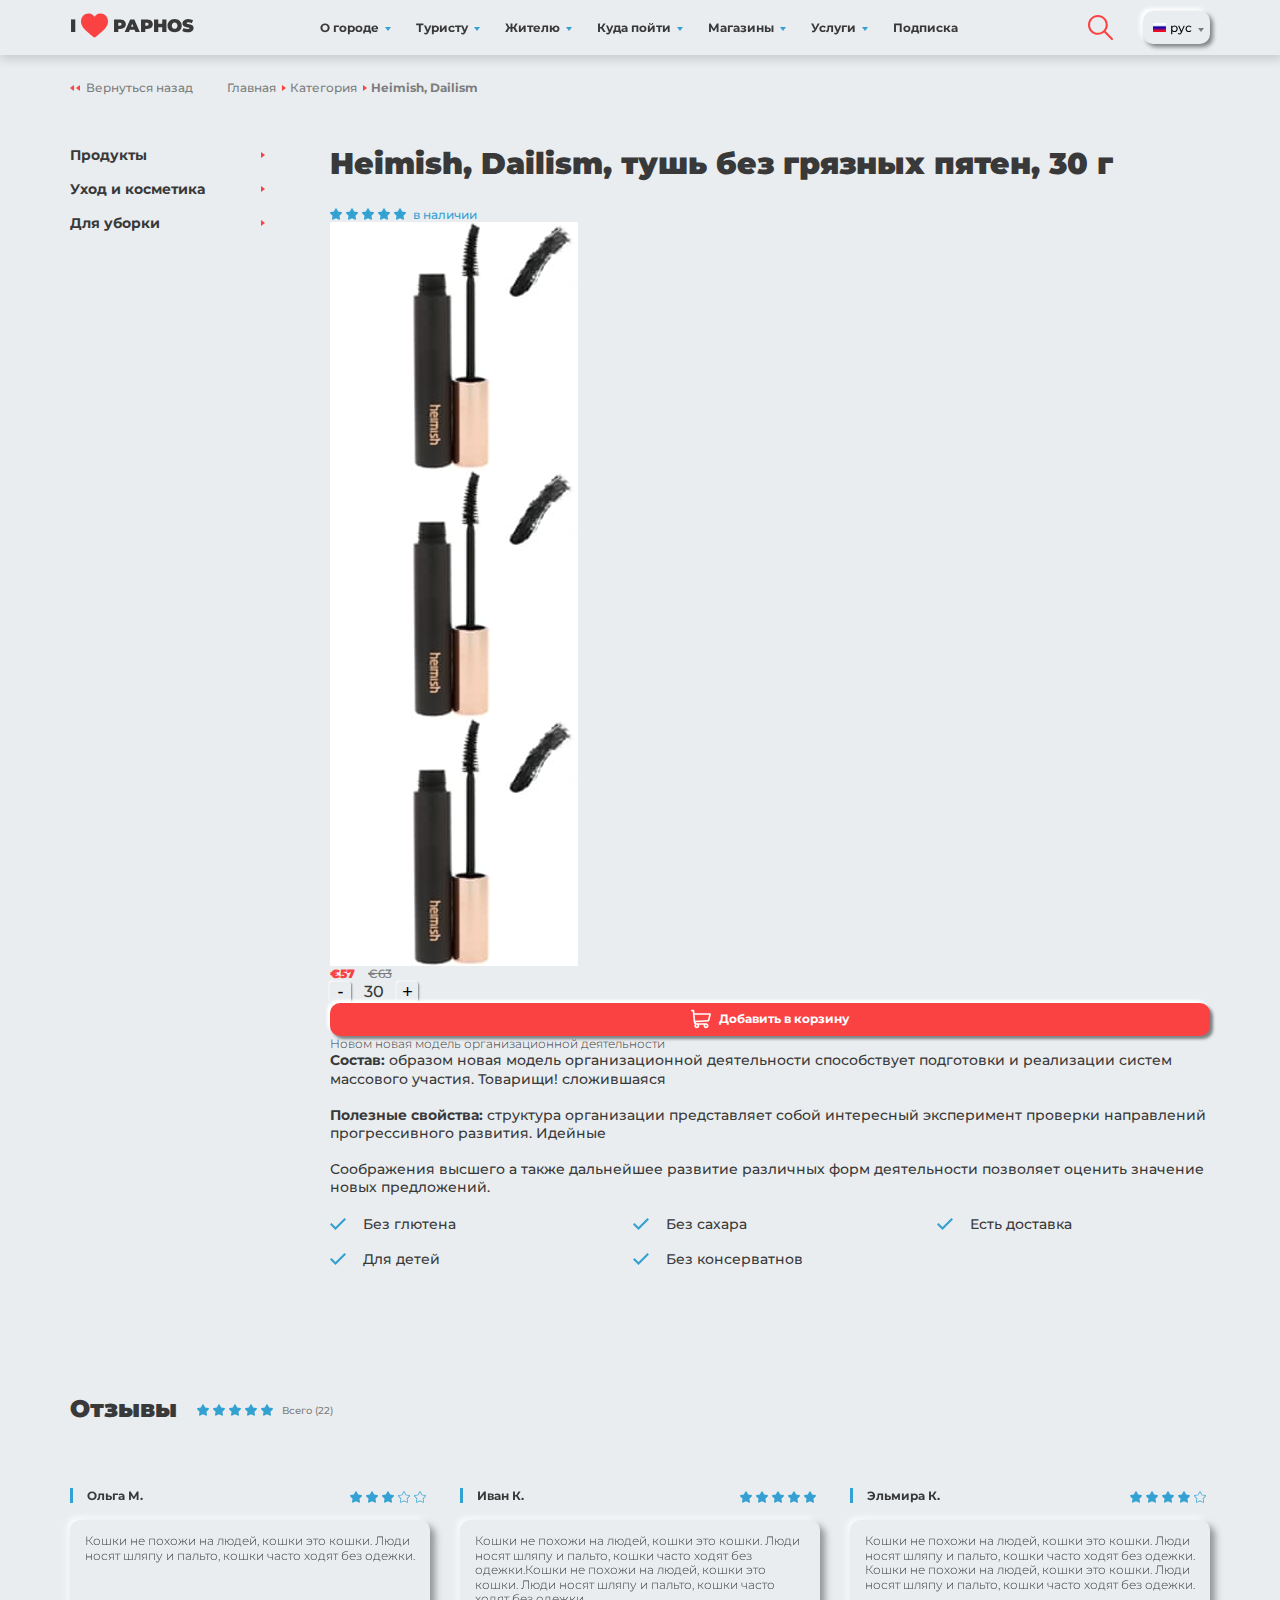
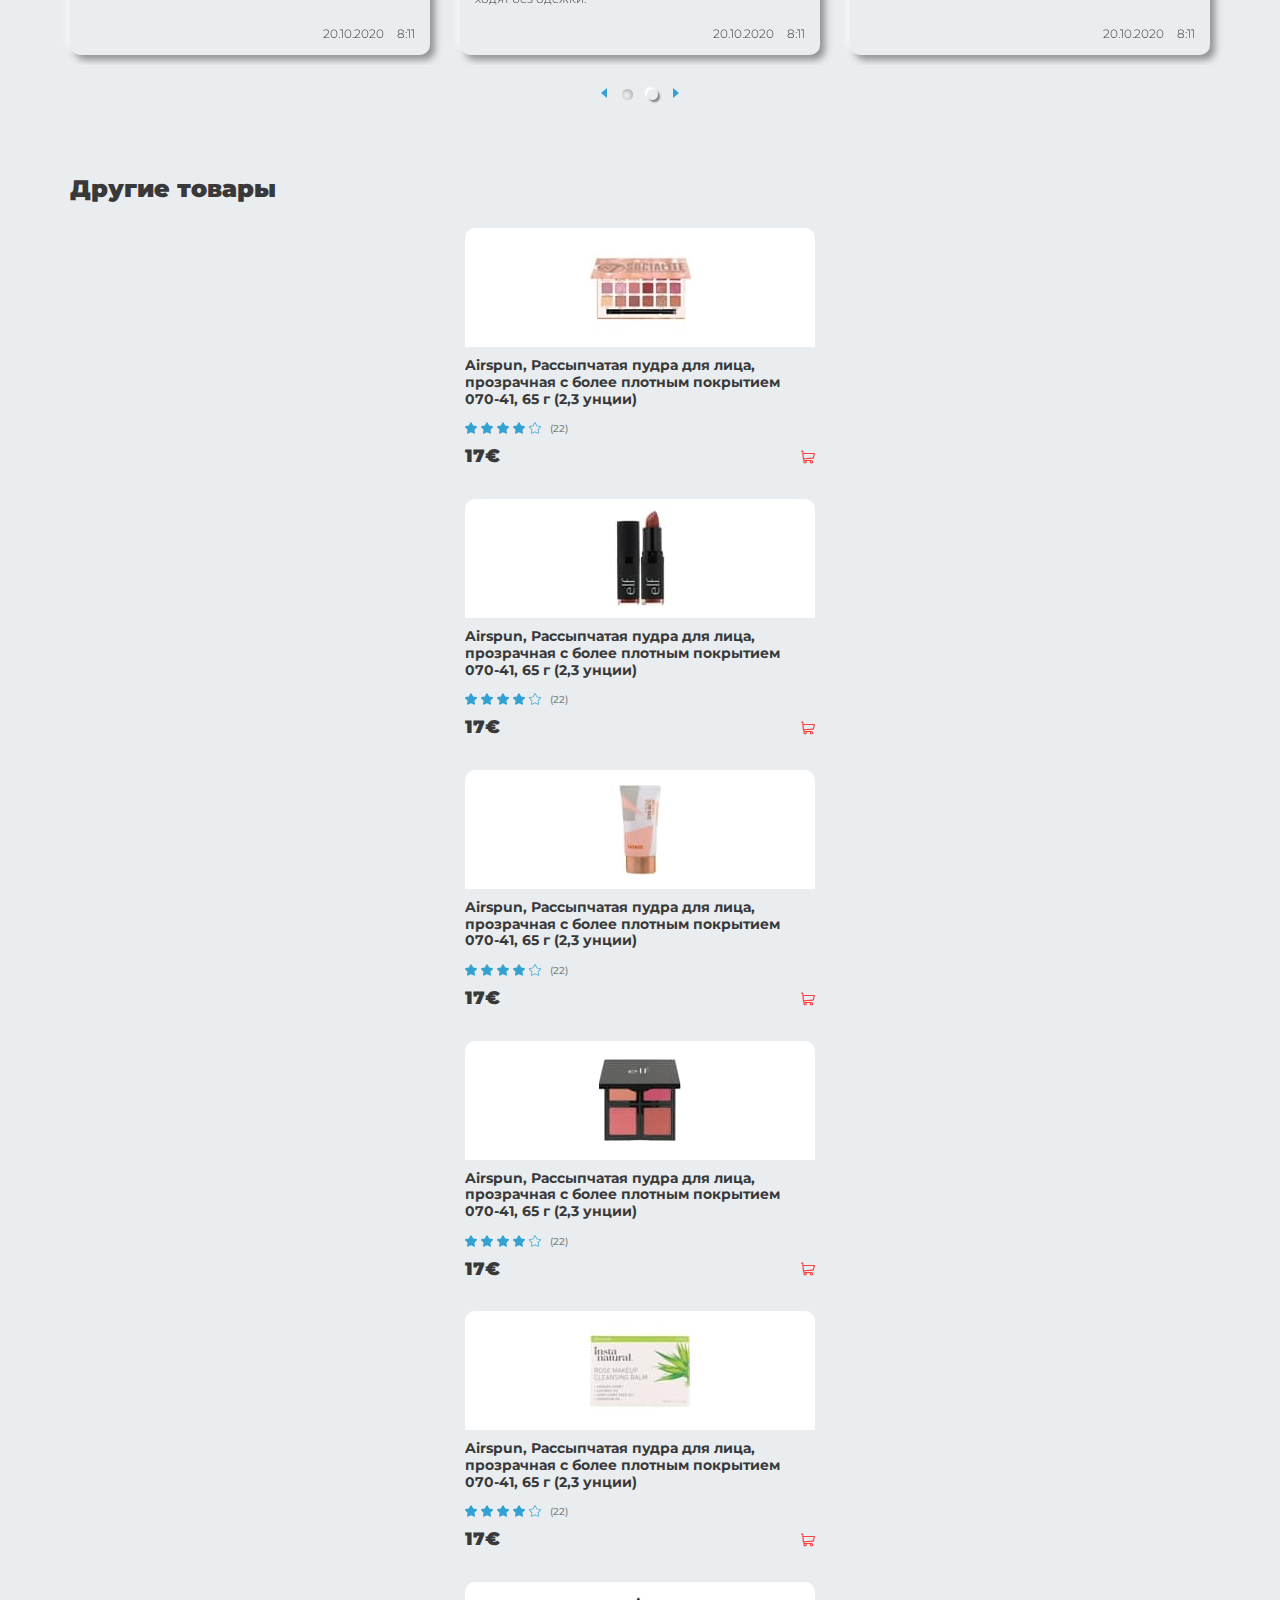
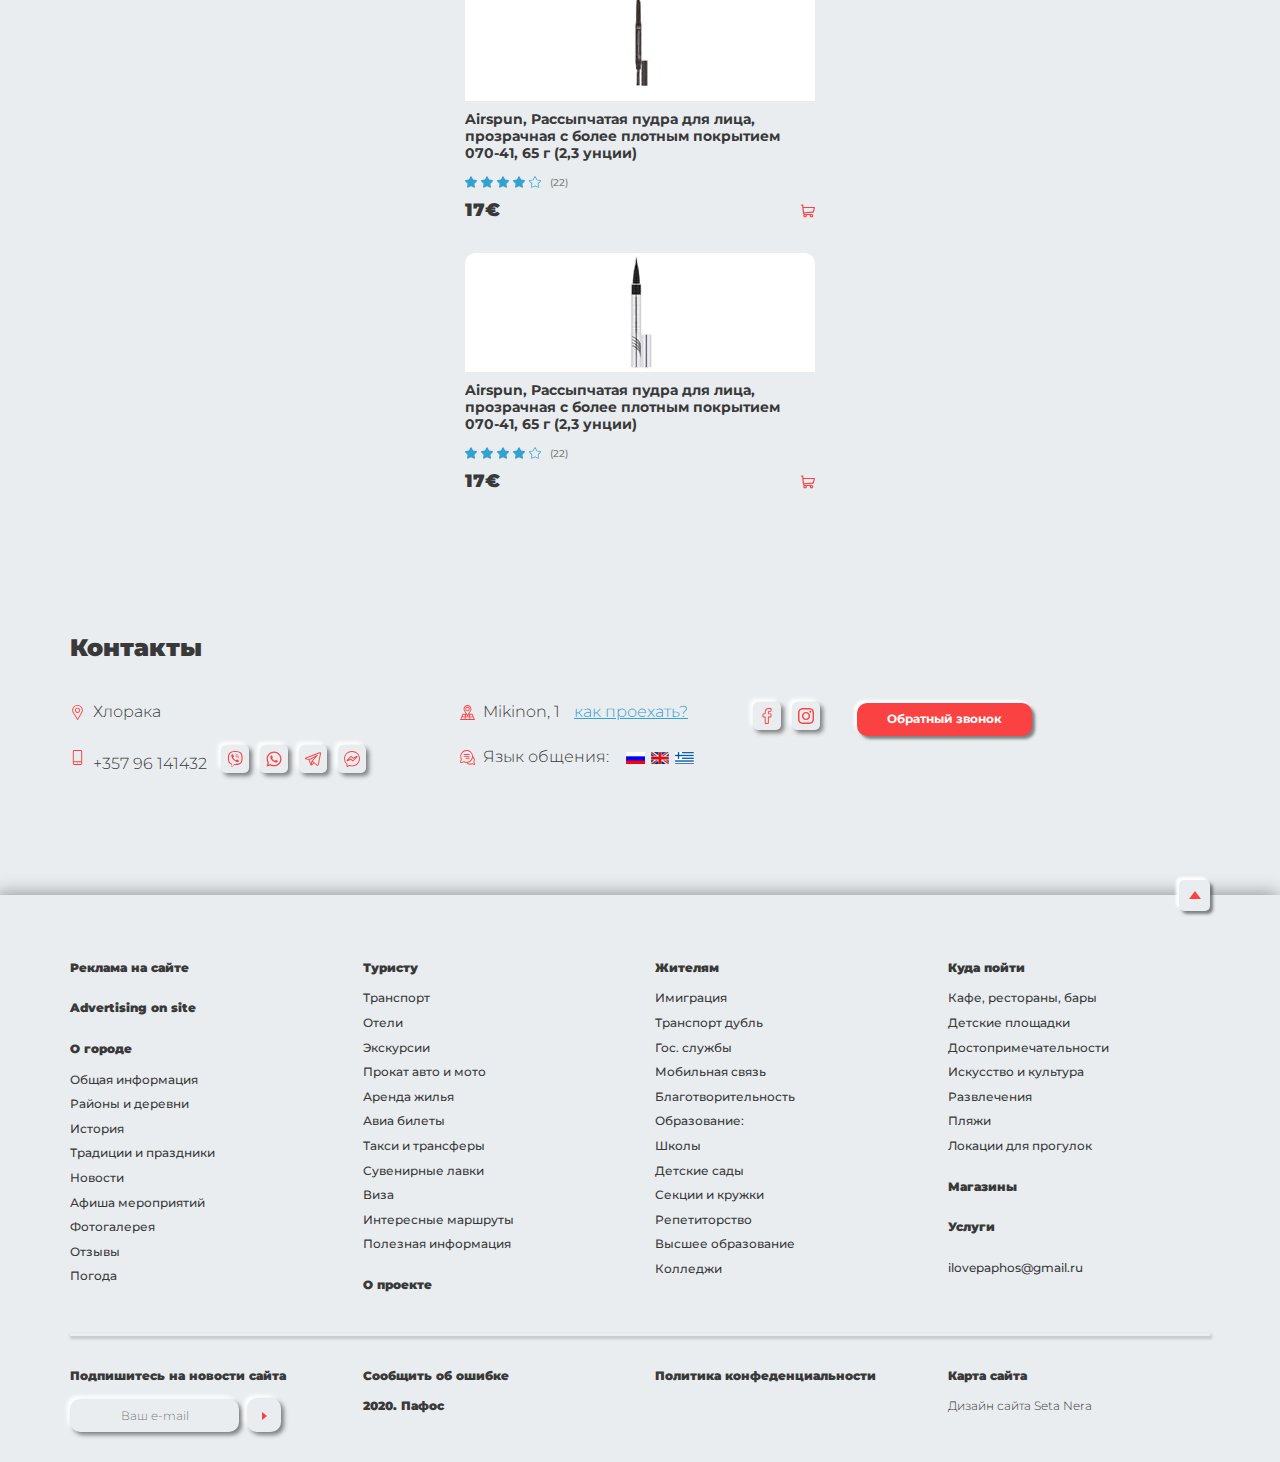
==== card.html @ 78685643 "Add files via upload" ====
<!DOCTYPE html>
<html lang="ru">
<head>
	<meta http-equiv="Content-Type" content="text/html; charset=utf-8" />
	<meta name="format-detection" content="telephone=no">
	<meta name="viewport" content="width=device-width, initial-scale=1, user-scalable=no, maximum-scale=1">
	<link rel="icon" type="image/png" href="img/favicon.png" />
	<title> - Главная</title>
	<link rel="stylesheet" type="text/css" href="css/style.css" />
	<link rel="stylesheet" type="text/css" href="css/slick.css" />
	
	<link href="https://fonts.googleapis.com/css2?family=Montserrat:ital,wght@0,300;0,400;0,500;0,600;0,700;0,800;0,900;1,300;1,400;1,500;1,600;1,700;1,800;1,900&display=swap" rel="stylesheet">
</head>
<body class="loaded">


<!-- BEGIN BODY -->
<div class="main-wrapper" id="up">

	<!-- BEGIN HEADER -->
	<header class="header">
		<div class="container ">
			<a href="#" class="mm-toggle burger header__burger">
				<div class="burger__icon"></div>
			</a>
			<a href="#" class="header__logo logo">
				<span class="logo__text">I<svg class="icon icon-heart"><use xlink:href="img/sprite.svg#heart"></use></svg>PAPHOS</span>
			</a>
	
			<ul class="main-menu">
				<li class="main-menu__item mm-item">
					<a href="#" class="main-menu__link">О городе</a>
					<ul class="mm-menu">
						<li><a href="#">Транспорт</a></li>
						<li><a href="#">Отели</a></li>
						<li><a href="#">Интересные маршруты</a></li>
						<li><a href="#">Прокат авто и мото</a></li>
					</ul>
				</li>
				<li class="main-menu__item mm-item">
					<a href="#" class="main-menu__link">Туристу</a>
					<ul class="mm-menu">
						<li><a href="#">Транспорт</a></li>
						<li><a href="#">Отели</a></li>
						<li><a href="#">Интересные маршруты</a></li>
						<li><a href="#">Прокат авто и мото</a></li>
					</ul>
				</li>
				<li class="main-menu__item mm-item">
					<a href="#" class="main-menu__link">Жителю</a>
					<ul class="mm-menu">
						<li><a href="#">Транспорт</a></li>
						<li><a href="#">Отели</a></li>
						<li><a href="#">Интересные маршруты</a></li>
						<li><a href="#">Прокат авто и мото</a></li>
					</ul>
				</li>
				<li class="main-menu__item mm-item">
					<a href="#" class="main-menu__link">Куда пойти</a>
					<ul class="mm-menu">
						<li><a href="#">Транспорт</a></li>
						<li><a href="#">Отели</a></li>
						<li><a href="#">Интересные маршруты</a></li>
						<li><a href="#">Прокат авто и мото</a></li>
					</ul>
				</li>
				<li class="main-menu__item mm-item">
					<a href="#" class="main-menu__link">Магазины</a>
					<ul class="mm-menu">
						<li><a href="#">Транспорт</a></li>
						<li><a href="#">Отели</a></li>
						<li><a href="#">Интересные маршруты</a></li>
						<li><a href="#">Прокат авто и мото</a></li>
					</ul>
				</li>
				<li class="main-menu__item mm-item">
					<a href="#" class="main-menu__link">Услуги</a>
					<ul class="mm-menu">
						<li><a href="#">Транспорт</a></li>
						<li><a href="#">Отели</a></li>
						<li><a href="#">Интересные маршруты</a></li>
						<li><a href="#">Прокат авто и мото</a></li>
					</ul>
				</li>
				<li class="main-menu__item "><a href="#" class="main-menu__link">Подписка</a></li>
			</ul>
	
			<div class="search-int">
				<button type="button" class="search-button open-search"><svg class="icon icon-loupe"><use xlink:href="img/sprite.svg#loupe"></use></svg></button>
				<div class="search-int__block">
					<input type="text" placeholder="Поиск" class="search-int__input">
				</div>
			</div>
	
			<div class="lang">
				<button class="lang__button">
					<img src="img/rus.jpg" alt="">
					<span>рус</span>
				</button>
				<ul class="lang__list" style="display: none;">
					<li><a href="#"><img src="img/rus.jpg" alt=""> <span>рус</span></a></li>
					<li><a href="#"><img src="img/ua.jpg" alt=""> <span>укр</span></a></li>
				</ul>
			</div>
			
		</div>
		
		<div class="mobile-navbar ">
			<div class="mobile-navbar__container">
				<div class="mobile-navbar__header">
					<div class="mobile-navbar__close mm-toggle"></div>
				</div>
				<div class="mobile-navbar__main">
					<ul class="mobile-menu">
						<li class="mobile-menu__item">
							<a href="#" class="mobile-menu__link">Главная</a>
						</li>
						<li class="mobile-menu__item">
							<a href="#" class="mobile-menu__link">О магазине</a>
						</li>
						<li class="mobile-menu__item">
							<a href="#" class="mobile-menu__link">Контакты</a>
						</li>
						<li class="mobile-menu__item mm-item">
							<a href="#" class="mobile-menu__link">О городе</a>
							<ul class="mm-menu">
								<li><a href="#">Транспорт</a></li>
								<li><a href="#">Отели</a></li>
								<li><a href="#">Интересные маршруты</a></li>
								<li><a href="#">Прокат авто и мото</a></li>
							</ul>
						</li>
						<li class="mobile-menu__item mm-item">
							<a href="#" class="mobile-menu__link">Туристу</a>
							<ul class="mm-menu">
								<li><a href="#">Транспорт</a></li>
								<li><a href="#">Отели</a></li>
								<li><a href="#">Интересные маршруты</a></li>
								<li><a href="#">Прокат авто и мото</a></li>
							</ul>
						</li>
						<li class="mobile-menu__item mm-item">
							<a href="#" class="mobile-menu__link">Жителю</a>
							<ul class="mm-menu">
								<li><a href="#">Транспорт</a></li>
								<li><a href="#">Отели</a></li>
								<li><a href="#">Интересные маршруты</a></li>
								<li><a href="#">Прокат авто и мото</a></li>
							</ul>
						</li>
						<li class="mobile-menu__item mm-item">
							<a href="#" class="mobile-menu__link">Куда пойти</a>
							<ul class="mm-menu">
								<li><a href="#">Транспорт</a></li>
								<li><a href="#">Отели</a></li>
								<li><a href="#">Интересные маршруты</a></li>
								<li><a href="#">Прокат авто и мото</a></li>
							</ul>
						</li>
						<li class="mobile-menu__item mm-item">
							<a href="#" class="mobile-menu__link">Магазины</a>
							<ul class="mm-menu">
								<li><a href="#">Транспорт</a></li>
								<li><a href="#">Отели</a></li>
								<li><a href="#">Интересные маршруты</a></li>
								<li><a href="#">Прокат авто и мото</a></li>
							</ul>
						</li>
						<li class="mobile-menu__item mm-item">
							<a href="#" class="mobile-menu__link">Услуги</a>
							<ul class="mm-menu">
								<li><a href="#">Транспорт</a></li>
								<li><a href="#">Отели</a></li>
								<li><a href="#">Интересные маршруты</a></li>
								<li><a href="#">Прокат авто и мото</a></li>
							</ul>
						</li>
					</ul>
				</div>
				<!-- <div class="mobile-navbar__footer">
					<div class="phone">
						<a href="tel:30009990022" class="phone__link">+3 (000) 999-00-22</a>
					</div>
					<div class="social">
						<a href="#" class="social__btn"><svg class="icon icon-viber"><use xlink:href="img/sprite.svg#viber"></use></svg></a>
						<a href="#" class="social__btn"><svg class="icon icon-whatsapp"><use xlink:href="img/sprite.svg#whatsapp"></use></svg></a>
						<a href="#" class="social__btn"><svg class="icon icon-telegram"><use xlink:href="img/sprite.svg#telegram"></use></svg></a>
					</div>
				</div> -->
			</div>
			<div class="mobile-navbar__overlay mm-toggle"></div>
		</div>
	</header>
	
	
	<div class="fix-menu">
		<div class="container">
			<div class="fix-menu__button">
				<a href="#" class="btn-g open-nav"><svg class="icon icon--l icon--info icon-grid"><use xlink:href="img/sprite.svg#grid"></use></svg>Каталог</a>
				<a href="#" class="btn-g btn-g--icon open-filter"><svg class="icon icon--info icon-filter"><use xlink:href="img/sprite.svg#filter"></use></svg></a>
			</div>
	
			<div class="fix-nav">
				<ul class="ct-menu">
					<li class="ct-menu__item ct-item">
						<a href="#" class="ct-menu__link">Мастера по ремонту</a>
						<ul>
							<li><a href="#">Мыло</a></li>
							<li><a href="#">Средства для волос</a></li>
						</ul>
					</li>
					<li class="ct-menu__item ct-item">
						<a href="#" class="ct-menu__link">Мастера красоты</a>
						<ul >
							<li><a href="#">Косметолог</a></li>
							<li><a href="#">Татуаж</a></li>
							<li><a href="#">Тату</a></li>
							<li><a href="#">Эпиляция</a></li>
							<li><a href="#">Стилист</a></li>
							<li><a href="#">Массажист</a></li>
							<li><a href="#">Парикхмахер</a></li>
							<li class="is-active"><a href="#">Маникюр, педикюр</a></li>
							<li><a href="#">Визажист</a></li>
							<li><a href="#">Брови</a></li>
							<li><a href="#">Ресницы</a></li>
						</ul>
					</li>
					<li class="ct-menu__item ct-item">
						<a href="#" class="ct-menu__link ">Медицина</a>
						<ul>
							<li><a href="#">Мыло</a></li>
							<li><a href="#">Средства для волос</a></li>
						</ul>
					</li>
					<li class="ct-menu__item ct-item">
						<a href="#" class="ct-menu__link ">Секции</a>
						<ul>
							<li><a href="#">Мыло</a></li>
							<li><a href="#">Средства для волос</a></li>
						</ul>
					</li>
					<li class="ct-menu__item ct-item">
						<a href="#" class="ct-menu__link ">Репетиторы, тренеры</a>
						<ul>
							<li><a href="#">Мыло</a></li>
							<li><a href="#">Средства для волос</a></li>
						</ul>
					</li>
					<li class="ct-menu__item ct-item">
						<a href="#" class="ct-menu__link ">Домашние услуги</a>
						<ul>
							<li><a href="#">Мыло</a></li>
							<li><a href="#">Средства для волос</a></li>
						</ul>
					</li>
					<li class="ct-menu__item">
						<a href="#" class="ct-menu__link ">Домашние животные</a>
					</li>
					<li class="ct-menu__item">
						<a href="#" class="ct-menu__link ">Транспорт</a>
					</li>
					<li class="ct-menu__item">
						<a href="#" class="ct-menu__link ">Артисты</a>
					</li>
					<li class="ct-menu__item ct-item">
						<a href="#" class="ct-menu__link ">Разные услуги</a>
						<ul>
							<li><a href="#">Наружная реклама, полиграфия</a></li>
							<li><a href="#">Жидкость для эл.сигарет, испарители</a></li>
						</ul>
					</li>
					<li class="ct-menu__item">
						<a href="#" class="ct-menu__link ">Мастера по установке оборудования</a>
					</li>
				</ul>
			</div>
			<div class="fix-filter">
				<div class="ct-filter">
					<div class="map-link-wrap">
						<a href="#" class="map-link">Посмотреть всех на карте</a>
					</div>
					<ul class="ct-filter-menu">
						<li class="ct-filter-item">
							<a href="#">По рейтингу</a>
							<ul>
								<li class="ct-filter-option"><a href="#">Сначала высокий</a></li>
								<li class="ct-filter-option"><a href="#">Сначала низкий</a></li>
							</ul>
						</li>
	
						<li class="ct-filter-item">
							<a href="#">По дате добавления</a>
							<ul>
								<li class="ct-filter-option"><a href="#">Сначала дешевые</a></li>
								<li class="ct-filter-option"><a href="#">Сначала дорогие</a></li>
							</ul>
						</li>
						<li class="ct-filter-item">
							<a href="#">Выбрать язык специалиста</a>
							<ul>
								<li class="ct-filter-option"><a href="#">Сначала высокий</a></li>
								<li class="ct-filter-option"><a href="#">Сначала низкий</a></li>
							</ul>
						</li>
						<li class="ct-filter-item">
							<a href="#">Выбрать район</a>
							<ul>
								<li class="ct-filter-option"><a href="#">Сначала высокий</a></li>
								<li class="ct-filter-option"><a href="#">Сначала низкий</a></li>
							</ul>
						</li>
	
						<li>
							<label class="checkbox">
								<input type="checkbox">
								<span class="checkbox__text">Показывать только с отзывами</span>
								<span class="checkbox__figure"></span>
							</label>
							
						</li>
					</ul>
				</div>
			</div>
			
		</div>
	</div>
	<!-- HEADER EOF   -->

	<!-- BEGIN MAIN -->
	<main class="main">
		<div class="container">

			<div class="breadcrumbs hidden-sm">
				<a href="#" class="breadcrumbs__back">Вернуться назад</a>
				<ul class="breadcrumbs__list">
					<li><a href="#">Главная</a></li>
					<li><a href="#">Категория</a></li>
					<li><span>Heimish, Dailism</span></li>
				</ul>
			</div>

			<div class="ct-main">
				<!-- BEGIN SIDEBAR -->
				<div class="ct-sidebar hidden-sm">
					<ul class="ct-menu">
						<li class="ct-menu__item ct-item">
							<a href="#" class="ct-menu__link">Продукты</a>
							<ul>
								<li><a href="#">Мыло</a></li>
								<li><a href="#">Средства для волос</a></li>
							</ul>
						</li>
						<li class="ct-menu__item ct-item">
							<a href="#" class="ct-menu__link">Уход и косметика</a>
							<ul >
								
								<li><a href="#">Мыло</a></li>
								<li><a href="#">Средства для волос</a></li>
								<li class="is-active"><a href="#">Декоративная косметика</a></li>
								<li><a href="#">Уход за полостью рта</a></li>
								<li><a href="#">Личная гигиена</a></li>
								
							</ul>
						</li>
						<li class="ct-menu__item ct-item">
							<a href="#" class="ct-menu__link ct-item">Для уборки</a>
							<ul>
								<li><a href="#">Мыло</a></li>
								<li><a href="#">Средства для волос</a></li>
							</ul>
						</li>
					</ul>
				</div>
				<!-- SIDEBAR EOF   -->

				<!-- BEGIN CONTENT -->
				<div class="ct-content card-wrapper">
					<div class="card-wrapper__head">
						<h1 class="title">Heimish, Dailism, тушь без грязных пятен, 30 г</h1>
						<div class="title-inset nowrap">
							<div class="rating inline">
								<div class="rating__stars">
									<svg class="icon icon-signs-full"><use xlink:href="img/sprite.svg#signs-full"></use></svg>
									<svg class="icon icon-signs-full"><use xlink:href="img/sprite.svg#signs-full"></use></svg>
									<svg class="icon icon-signs-full"><use xlink:href="img/sprite.svg#signs-full"></use></svg>
									<svg class="icon icon-signs-full"><use xlink:href="img/sprite.svg#signs-full"></use></svg>
									<svg class="icon icon-signs-full"><use xlink:href="img/sprite.svg#signs-full"></use></svg>
								</div>
							</div>
							<div class="aviable inline">в наличии</div>
						</div>
					</div>
					<div class="card-wrap">
						<div class="card-gallery-wrap">
							<div class="card-gallery-content">
								<div class="card-gallery">
									<div>
										<img src="img/card-img22.jpg" alt="">
									</div>
									<div>
										<img src="img/card-img22.jpg" alt="">
									</div>
									<div>
										<img src="img/card-img22.jpg" alt="">
									</div>
								</div>
							</div>
							<div class="slick-nav slick-nav--blue">
								<div class="slick-nav__wrap card-gallery-nav "></div>
							</div>
						</div>
						<div class="card-info">
							<div class="card-info__price">
								<span class="price-value price-value--sale">€57</span>
								<span class="price-old">€63</span>
							</div>

							<div class="card-info__counter counter counter--lg">
								<button class="counter__btn counter__btn--minus js-minus" type="button">-</button>
								<span class="counter__input">30</span>
								<button class="counter__btn counter__btn--plus js-plus" type="button">+</button>
							</div>

							<div class="card-info__button">
								<a href="#" class="btn btn--block"><svg class="icon icon--l icon-buy"><use xlink:href="img/sprite.svg#buy"></use></svg>Добавить в корзину</a>
							</div>

							<div class="card-info__text">
								Новом новая модель организационной деятельности  
							</div>
						</div>
					</div>
					<div class="card-wrapper__body">
						<div class="article">
							<p><strong>Состав:</strong> образом новая модель организационной деятельности способствует подготовки и реализации систем массового участия. Товарищи! сложившаяся </p>

							<p><strong>Полезные свойства:</strong> структура организации представляет собой интересный эксперимент проверки направлений прогрессивного развития. Идейные </p>

							<p>Соображения высшего а также дальнейшее развитие различных форм деятельности позволяет оценить значение новых предложений.</p>

							<ul class="check-list row">
								<li class="col-xl-4 col-sm-6">
									<span class="check-list__icon">
										<svg class="icon icon-check"><use xlink:href="img/sprite.svg#check"></use></svg>
									</span>
									Без глютена
								</li>
								<li class="col-xl-4 col-sm-6">
									<span class="check-list__icon">
										<svg class="icon icon-check"><use xlink:href="img/sprite.svg#check"></use></svg>
									</span>
									Без сахара
								</li>
								<li class="col-xl-4 col-sm-6">
									<span class="check-list__icon">
										<svg class="icon icon-check"><use xlink:href="img/sprite.svg#check"></use></svg>
									</span>
									Есть доставка
								</li>
								<li class="col-xl-4 col-sm-6">
									<span class="check-list__icon">
										<svg class="icon icon-check"><use xlink:href="img/sprite.svg#check"></use></svg>
									</span>
									Для детей
								</li>
								<li class="col-xl-4 col-sm-6">
									<span class="check-list__icon">
										<svg class="icon icon-check"><use xlink:href="img/sprite.svg#check"></use></svg>
									</span>
									Без консерватнов
								</li>
							</ul>
							
						</div>
					</div>
				</div>
				<!-- CONTENT EOF   -->
			</div>

			<!-- BEGIN REVIEWS SLIDER -->
			<div class="section">
				<div class="section__head d-flex align-items-start">
					<h2>Отзывы</h2>
					<div class="rating">
						<div class="rating__stars">
							<svg class="icon icon-signs-full"><use xlink:href="img/sprite.svg#signs-full"></use></svg>
							<svg class="icon icon-signs-full"><use xlink:href="img/sprite.svg#signs-full"></use></svg>
							<svg class="icon icon-signs-full"><use xlink:href="img/sprite.svg#signs-full"></use></svg>
							<svg class="icon icon-signs-full"><use xlink:href="img/sprite.svg#signs-full"></use></svg>
							<svg class="icon icon-signs-full"><use xlink:href="img/sprite.svg#signs-full"></use></svg>
						</div>
						<div class="rating__value">Всего (22)</div>
					</div>
				</div>

				<div class="reviews-slider">
					<div class="reviews-slider__item">
						<div class="reviews-inner">
							<div class="reviews-inner__top">
								<div class="reviews-inner__name">Ольга М.</div>
								<div class="rating">
									<div class="rating__stars">
										<svg class="icon icon-signs-full"><use xlink:href="img/sprite.svg#signs-full"></use></svg>
										<svg class="icon icon-signs-full"><use xlink:href="img/sprite.svg#signs-full"></use></svg>
										<svg class="icon icon-signs-full"><use xlink:href="img/sprite.svg#signs-full"></use></svg>
										<svg class="icon icon-signs"><use xlink:href="img/sprite.svg#signs"></use></svg>
										<svg class="icon icon-signs"><use xlink:href="img/sprite.svg#signs"></use></svg>
									</div>
									
								</div>
							</div>
							<div class="reviews-inner__body">
								<div class="reviews-inner__text">Кошки не похожи на людей, кошки это кошки. Люди носят шляпу и пальто, кошки часто ходят без одежки.</div>
								<div class="reviews-inner__date">20.10.2020 <span class="time">8:11</span></div>
							</div>
						</div>
					</div>
					<div class="reviews-slider__item">
						<div class="reviews-inner">
							<div class="reviews-inner__top">
								<div class="reviews-inner__name">Иван К.</div>
								<div class="rating">
									<div class="rating__stars">
										<svg class="icon icon-signs-full"><use xlink:href="img/sprite.svg#signs-full"></use></svg>
										<svg class="icon icon-signs-full"><use xlink:href="img/sprite.svg#signs-full"></use></svg>
										<svg class="icon icon-signs-full"><use xlink:href="img/sprite.svg#signs-full"></use></svg>
										<svg class="icon icon-signs-full"><use xlink:href="img/sprite.svg#signs-full"></use></svg>
										<svg class="icon icon-signs-full"><use xlink:href="img/sprite.svg#signs-full"></use></svg>
									</div>
									
								</div>
							</div>
							<div class="reviews-inner__body">
								<div class="reviews-inner__text">Кошки не похожи на людей, кошки это кошки. Люди носят шляпу и пальто, кошки часто ходят без одежки.Кошки не похожи на людей, кошки это кошки. Люди носят шляпу и пальто, кошки часто ходят без одежки. </div>
								<div class="reviews-inner__date">20.10.2020 <span class="time">8:11</span></div>
							</div>
						</div>
					</div>
					<div class="reviews-slider__item">
						<div class="reviews-inner">
							<div class="reviews-inner__top">
								<div class="reviews-inner__name">Эльмира К.</div>
								<div class="rating">
									<div class="rating__stars">
										<svg class="icon icon-signs-full"><use xlink:href="img/sprite.svg#signs-full"></use></svg>
										<svg class="icon icon-signs-full"><use xlink:href="img/sprite.svg#signs-full"></use></svg>
										<svg class="icon icon-signs-full"><use xlink:href="img/sprite.svg#signs-full"></use></svg>
										<svg class="icon icon-signs-full"><use xlink:href="img/sprite.svg#signs-full"></use></svg>
										<svg class="icon icon-signs"><use xlink:href="img/sprite.svg#signs"></use></svg>
									</div>
									
								</div>
							</div>
							<div class="reviews-inner__body">
								<div class="reviews-inner__text">Кошки не похожи на людей, кошки это кошки. Люди носят шляпу и пальто, кошки часто ходят без одежки. Кошки не похожи на людей, кошки это кошки. Люди носят шляпу и пальто, кошки часто ходят без одежки.</div>
								<div class="reviews-inner__date">20.10.2020 <span class="time">8:11</span></div>
							</div>
						</div>
					</div>
					<div class="reviews-slider__item">
						<div class="reviews-inner">
							<div class="reviews-inner__top">
								<div class="reviews-inner__name">Ольга М.</div>
								<div class="rating">
									<div class="rating__stars">
										<svg class="icon icon-signs-full"><use xlink:href="img/sprite.svg#signs-full"></use></svg>
										<svg class="icon icon-signs-full"><use xlink:href="img/sprite.svg#signs-full"></use></svg>
										<svg class="icon icon-signs-full"><use xlink:href="img/sprite.svg#signs-full"></use></svg>
										<svg class="icon icon-signs"><use xlink:href="img/sprite.svg#signs"></use></svg>
										<svg class="icon icon-signs"><use xlink:href="img/sprite.svg#signs"></use></svg>
									</div>
									
								</div>
							</div>
							<div class="reviews-inner__body">
								<div class="reviews-inner__text">Кошки не похожи на людей, кошки это кошки. Люди носят шляпу и пальто, кошки часто ходят без одежки.</div>
								<div class="reviews-inner__date">20.10.2020 <span class="time">8:11</span></div>
							</div>
						</div>
					</div>
					<div class="reviews-slider__item">
						<div class="reviews-inner">
							<div class="reviews-inner__top">
								<div class="reviews-inner__name">Ольга М.</div>
								<div class="rating">
									<div class="rating__stars">
										<svg class="icon icon-signs-full"><use xlink:href="img/sprite.svg#signs-full"></use></svg>
										<svg class="icon icon-signs-full"><use xlink:href="img/sprite.svg#signs-full"></use></svg>
										<svg class="icon icon-signs-full"><use xlink:href="img/sprite.svg#signs-full"></use></svg>
										<svg class="icon icon-signs"><use xlink:href="img/sprite.svg#signs"></use></svg>
										<svg class="icon icon-signs"><use xlink:href="img/sprite.svg#signs"></use></svg>
									</div>
									
								</div>
							</div>
							<div class="reviews-inner__body">
								<div class="reviews-inner__text">Кошки не похожи на людей, кошки это кошки. Люди носят шляпу и пальто, кошки часто ходят без одежки.</div>
								<div class="reviews-inner__date">20.10.2020 <span class="time">8:11</span></div>
							</div>
						</div>
					</div>
					<div class="reviews-slider__item">
						<div class="reviews-inner">
							<div class="reviews-inner__top">
								<div class="reviews-inner__name">Ольга М.</div>
								<div class="rating">
									<div class="rating__stars">
										<svg class="icon icon-signs-full"><use xlink:href="img/sprite.svg#signs-full"></use></svg>
										<svg class="icon icon-signs-full"><use xlink:href="img/sprite.svg#signs-full"></use></svg>
										<svg class="icon icon-signs-full"><use xlink:href="img/sprite.svg#signs-full"></use></svg>
										<svg class="icon icon-signs"><use xlink:href="img/sprite.svg#signs"></use></svg>
										<svg class="icon icon-signs"><use xlink:href="img/sprite.svg#signs"></use></svg>
									</div>
									
								</div>
							</div>
							<div class="reviews-inner__body">
								<div class="reviews-inner__text">Кошки не похожи на людей, кошки это кошки. Люди носят шляпу и пальто, кошки часто ходят без одежки.</div>
								<div class="reviews-inner__date">20.10.2020 <span class="time">8:11</span></div>
							</div>
						</div>
					</div>
					
				</div>
				<div class="slick-nav slick-nav--blue">
					<div class="slick-nav__wrap reviews-slider-nav "></div>
				</div>
			</div>
			<!-- REVIEWS SLIDER EOF   -->

			<!-- BEGIN CARD SLIDER -->
			<div class="section">
				<h2>Другие товары</h2>

				<div class="card-slider">
					<div class="card-slider__item">
						<div class="card">
							<div class="card__img">
								<a href="#">
									<img src="img/card-img-2.jpg" alt="">
									<div class="card__more">
										<svg class="icon icon-faq-button"><use xlink:href="img/sprite.svg#faq-button"></use></svg>Подробнее о товаре
									</div>
								</a>
							</div>
							<div class="card__body">
								<div class="card__title"><a href="#">Airspun, Рассыпчатая пудра для лица, прозрачная c более плотным покрытием 070-41, 65 г (2,3 унции)</a></div>

								<div class="card__grid">
									<div class="rating">
										<div class="rating__stars">
											<svg class="icon icon-signs-full"><use xlink:href="img/sprite.svg#signs-full"></use></svg>
											<svg class="icon icon-signs-full"><use xlink:href="img/sprite.svg#signs-full"></use></svg>
											<svg class="icon icon-signs-full"><use xlink:href="img/sprite.svg#signs-full"></use></svg>
											<svg class="icon icon-signs-full"><use xlink:href="img/sprite.svg#signs-full"></use></svg>
											<svg class="icon icon-signs"><use xlink:href="img/sprite.svg#signs"></use></svg>
										</div>
										<div class="rating__value">(22)</div>
									</div>
								</div>
								<div class="card__grid">
									<div class="card__price">
										<span class="price-value ">17€</span>
									</div>
									<div class="card__buy">
										<a href="#" class="card__basket"><svg class="icon icon-buy"><use xlink:href="img/sprite.svg#buy"></use></svg></a>
									</div>
								</div>
							</div>
						</div>
					</div>
					<div class="card-slider__item">
						<div class="card">
							<div class="card__img">
								<a href="#">
									<img src="img/card-img-3.jpg" alt="">
									<div class="card__more">
										<svg class="icon icon-faq-button"><use xlink:href="img/sprite.svg#faq-button"></use></svg>Подробнее о товаре
									</div>
								</a>
							</div>
							<div class="card__body">
								<div class="card__title"><a href="#">Airspun, Рассыпчатая пудра для лица, прозрачная c более плотным покрытием 070-41, 65 г (2,3 унции)</a></div>

								<div class="card__grid">
									<div class="rating">
										<div class="rating__stars">
											<svg class="icon icon-signs-full"><use xlink:href="img/sprite.svg#signs-full"></use></svg>
											<svg class="icon icon-signs-full"><use xlink:href="img/sprite.svg#signs-full"></use></svg>
											<svg class="icon icon-signs-full"><use xlink:href="img/sprite.svg#signs-full"></use></svg>
											<svg class="icon icon-signs-full"><use xlink:href="img/sprite.svg#signs-full"></use></svg>
											<svg class="icon icon-signs"><use xlink:href="img/sprite.svg#signs"></use></svg>
										</div>
										<div class="rating__value">(22)</div>
									</div>
								</div>
								<div class="card__grid">
									<div class="card__price">
										<span class="price-value ">17€</span>
									</div>
									<div class="card__buy">
										<a href="#" class="card__basket"><svg class="icon icon-buy"><use xlink:href="img/sprite.svg#buy"></use></svg></a>
									</div>
								</div>
							</div>
						</div>
					</div>
					<div class="card-slider__item">
						<div class="card">
							<div class="card__img">
								<a href="#">
									<img src="img/card-img-4.jpg" alt="">
									<div class="card__more">
										<svg class="icon icon-faq-button"><use xlink:href="img/sprite.svg#faq-button"></use></svg>Подробнее о товаре
									</div>
								</a>
							</div>
							<div class="card__body">
								<div class="card__title"><a href="#">Airspun, Рассыпчатая пудра для лица, прозрачная c более плотным покрытием 070-41, 65 г (2,3 унции)</a></div>

								<div class="card__grid">
									<div class="rating">
										<div class="rating__stars">
											<svg class="icon icon-signs-full"><use xlink:href="img/sprite.svg#signs-full"></use></svg>
											<svg class="icon icon-signs-full"><use xlink:href="img/sprite.svg#signs-full"></use></svg>
											<svg class="icon icon-signs-full"><use xlink:href="img/sprite.svg#signs-full"></use></svg>
											<svg class="icon icon-signs-full"><use xlink:href="img/sprite.svg#signs-full"></use></svg>
											<svg class="icon icon-signs"><use xlink:href="img/sprite.svg#signs"></use></svg>
										</div>
										<div class="rating__value">(22)</div>
									</div>
								</div>
								<div class="card__grid">
									<div class="card__price">
										<span class="price-value ">17€</span>
									</div>
									<div class="card__buy">
										<a href="#" class="card__basket"><svg class="icon icon-buy"><use xlink:href="img/sprite.svg#buy"></use></svg></a>
									</div>
								</div>
							</div>
						</div>
					</div>
					<div class="card-slider__item">
						<div class="card">
							<div class="card__img">
								<a href="#">
									<img src="img/card-img-5.jpg" alt="">
									<div class="card__more">
										<svg class="icon icon-faq-button"><use xlink:href="img/sprite.svg#faq-button"></use></svg>Подробнее о товаре
									</div>
								</a>
							</div>
							<div class="card__body">
								<div class="card__title"><a href="#">Airspun, Рассыпчатая пудра для лица, прозрачная c более плотным покрытием 070-41, 65 г (2,3 унции)</a></div>

								<div class="card__grid">
									<div class="rating">
										<div class="rating__stars">
											<svg class="icon icon-signs-full"><use xlink:href="img/sprite.svg#signs-full"></use></svg>
											<svg class="icon icon-signs-full"><use xlink:href="img/sprite.svg#signs-full"></use></svg>
											<svg class="icon icon-signs-full"><use xlink:href="img/sprite.svg#signs-full"></use></svg>
											<svg class="icon icon-signs-full"><use xlink:href="img/sprite.svg#signs-full"></use></svg>
											<svg class="icon icon-signs"><use xlink:href="img/sprite.svg#signs"></use></svg>
										</div>
										<div class="rating__value">(22)</div>
									</div>
								</div>
								<div class="card__grid">
									<div class="card__price">
										<span class="price-value ">17€</span>
									</div>
									<div class="card__buy">
										<a href="#" class="card__basket"><svg class="icon icon-buy"><use xlink:href="img/sprite.svg#buy"></use></svg></a>
									</div>
								</div>
							</div>
						</div>
					</div>
					<div class="card-slider__item">
						<div class="card">
							<div class="card__img">
								<a href="#">
									<img src="img/card-img-6.jpg" alt="">
									<div class="card__more">
										<svg class="icon icon-faq-button"><use xlink:href="img/sprite.svg#faq-button"></use></svg>Подробнее о товаре
									</div>
								</a>
							</div>
							<div class="card__body">
								<div class="card__title"><a href="#">Airspun, Рассыпчатая пудра для лица, прозрачная c более плотным покрытием 070-41, 65 г (2,3 унции)</a></div>

								<div class="card__grid">
									<div class="rating">
										<div class="rating__stars">
											<svg class="icon icon-signs-full"><use xlink:href="img/sprite.svg#signs-full"></use></svg>
											<svg class="icon icon-signs-full"><use xlink:href="img/sprite.svg#signs-full"></use></svg>
											<svg class="icon icon-signs-full"><use xlink:href="img/sprite.svg#signs-full"></use></svg>
											<svg class="icon icon-signs-full"><use xlink:href="img/sprite.svg#signs-full"></use></svg>
											<svg class="icon icon-signs"><use xlink:href="img/sprite.svg#signs"></use></svg>
										</div>
										<div class="rating__value">(22)</div>
									</div>
								</div>
								<div class="card__grid">
									<div class="card__price">
										<span class="price-value ">17€</span>
									</div>
									<div class="card__buy">
										<a href="#" class="card__basket"><svg class="icon icon-buy"><use xlink:href="img/sprite.svg#buy"></use></svg></a>
									</div>
								</div>
							</div>
						</div>
					</div>
					<div class="card-slider__item">
						<div class="card">
							<div class="card__img">
								<a href="#">
									<img src="img/card-img-7.jpg" alt="">
									<div class="card__more">
										<svg class="icon icon-faq-button"><use xlink:href="img/sprite.svg#faq-button"></use></svg>Подробнее о товаре
									</div>
								</a>
							</div>
							<div class="card__body">
								<div class="card__title"><a href="#">Airspun, Рассыпчатая пудра для лица, прозрачная c более плотным покрытием 070-41, 65 г (2,3 унции)</a></div>

								<div class="card__grid">
									<div class="rating">
										<div class="rating__stars">
											<svg class="icon icon-signs-full"><use xlink:href="img/sprite.svg#signs-full"></use></svg>
											<svg class="icon icon-signs-full"><use xlink:href="img/sprite.svg#signs-full"></use></svg>
											<svg class="icon icon-signs-full"><use xlink:href="img/sprite.svg#signs-full"></use></svg>
											<svg class="icon icon-signs-full"><use xlink:href="img/sprite.svg#signs-full"></use></svg>
											<svg class="icon icon-signs"><use xlink:href="img/sprite.svg#signs"></use></svg>
										</div>
										<div class="rating__value">(22)</div>
									</div>
								</div>
								<div class="card__grid">
									<div class="card__price">
										<span class="price-value ">17€</span>
									</div>
									<div class="card__buy">
										<a href="#" class="card__basket"><svg class="icon icon-buy"><use xlink:href="img/sprite.svg#buy"></use></svg></a>
									</div>
								</div>
							</div>
						</div>
					</div>
					<div class="card-slider__item">
						<div class="card">
							<div class="card__img">
								<a href="#">
									<img src="img/card-img-1.jpg" alt="">
									<div class="card__more">
										<svg class="icon icon-faq-button"><use xlink:href="img/sprite.svg#faq-button"></use></svg>Подробнее о товаре
									</div>
								</a>
							</div>
							<div class="card__body">
								<div class="card__title"><a href="#">Airspun, Рассыпчатая пудра для лица, прозрачная c более плотным покрытием 070-41, 65 г (2,3 унции)</a></div>

								<div class="card__grid">
									<div class="rating">
										<div class="rating__stars">
											<svg class="icon icon-signs-full"><use xlink:href="img/sprite.svg#signs-full"></use></svg>
											<svg class="icon icon-signs-full"><use xlink:href="img/sprite.svg#signs-full"></use></svg>
											<svg class="icon icon-signs-full"><use xlink:href="img/sprite.svg#signs-full"></use></svg>
											<svg class="icon icon-signs-full"><use xlink:href="img/sprite.svg#signs-full"></use></svg>
											<svg class="icon icon-signs"><use xlink:href="img/sprite.svg#signs"></use></svg>
										</div>
										<div class="rating__value">(22)</div>
									</div>
								</div>
								<div class="card__grid">
									<div class="card__price">
										<span class="price-value ">17€</span>
									</div>
									<div class="card__buy">
										<a href="#" class="card__basket"><svg class="icon icon-buy"><use xlink:href="img/sprite.svg#buy"></use></svg></a>
									</div>
								</div>
							</div>
						</div>
					</div>
				</div>
				<div class="slick-nav">
					<div class="slick-nav__wrap card-slider-nav "></div>
				</div>
			</div>
			<!-- CARD SLIDER EOF   -->

			<!-- BEGIN CONTACTS -->
			<div class="section">
				<h2>Контакты</h2>

				<div class="contacts-wrap row">
					<div class="col-xl-4 col-lg-3 col-md-6">
						<div class="contacts-item">
							<svg class="icon icon-pin"><use xlink:href="img/sprite.svg#pin"></use></svg>
							<span class="contacts-item__txt">Хлорака</span>
						</div>
						<div class="contacts-item">
							<svg class="icon icon-smartphone"><use xlink:href="img/sprite.svg#smartphone"></use></svg>
							<span class="contacts-item__txt"><a href="tel:35796141432">+357 96 141432</a></span>
							<div class=" social social--lg social--inline">

								<a href="#" class="social__btn"><svg class="icon icon-viber"><use xlink:href="img/sprite.svg#viber"></use></svg></a>
								<a href="#" class="social__btn"><svg class="icon icon-whatsapp"><use xlink:href="img/sprite.svg#whatsapp"></use></svg></a>
								<a href="#" class="social__btn"><svg class="icon icon-telegram"><use xlink:href="img/sprite.svg#telegram"></use></svg></a>
								<a href="#" class="social__btn"><svg class="icon icon-facebook-messenger"><use xlink:href="img/sprite.svg#facebook-messenger"></use></svg></a>
							</div>
						</div>
					</div>
					<div class="col-xl-3 col-lg-4 col-md-6">
						<div class="contacts-item">
							<svg class="icon icon-address"><use xlink:href="img/sprite.svg#address"></use></svg>
							<span class="contacts-item__txt">Mikinon, 1</span> <a href="#" class="link">как проехать?</a>
						</div>
						<div class="contacts-item">
							<svg class="icon icon-conversation"><use xlink:href="img/sprite.svg#conversation"></use></svg>
							<span class="contacts-item__txt">Язык общения:</span>
							<span class="lang-row">
								<span><img src="img/lang-rus.png" alt=""></span>
								<span><img src="img/lang-eng.png" alt=""></span>
								<span><img src="img/lang-3.png" alt=""></span>
							</span>
						</div>
					</div>
					<div class="col-xl-4 col-lg-5 col-md-6">
						<div class="contacts-item contacts-item--n-icon">
							<div class="d-sm-flex align-items-center">
								<div class="social social--lg">
									<a href="#" class="social__btn"><svg class="icon icon-facebook"><use xlink:href="img/sprite.svg#facebook"></use></svg></a>
									<a href="#" class="social__btn"><svg class="icon icon-instagram"><use xlink:href="img/sprite.svg#instagram"></use></svg></a>
								</div>

								<div class="contacts-item__button"><a href="#" class="btn">Обратный звонок</a></div>
							</div>
						</div>
					</div>
				</div>
			</div>
			<!-- CONTACTS EOF   -->

			<!-- BEGIN SEARCH BLOCK -->
			<div class="search-block search-box hidden" >
				<div class="search-block__form">
					<form action="#">
						<input type="text" placeholder="Найти продукт" class="search-block__input">
						<span class="search-block__icon"><svg class="icon icon-loupe"><use xlink:href="img/sprite.svg#loupe"></use></svg></span>
						<div class="text-field">
							<span class="text-field__title">Сейчас ищут:</span>
							<a href="#" class="text-field__link">аренда авто</a>
							<a href="#" class="text-field__link">маникюр</a>
							<a href="#" class="text-field__link">сантехник</a>
						</div>
					</form>
				</div>
				
				<div class="search-block__close close-search"></div>
			</div>
			<!-- SEARCH BLOCK EOF   -->
		</div>
		
	</main>
	<!-- MAIN EOF   -->
		
	<!-- BEGIN FOOTER -->
	<footer class="footer">
		<div class="footer__top">
			<div class="container">
				<div class="row">
					<div class="col-md-3 col-6 footer__item">
						<div class="footer__title"><a href="#">Реклама на сайте</a></div>
						<div class="footer__title mtb-20"><a href="#">Advertising on site</a></div>
						<div class="footer__title">О городе</div>
	
						<ul class="footer-menu">
							<li><a href="#">Общая информация</a></li>
							<li><a href="#">Районы и деревни</a></li>
							<li><a href="#">История</a></li>
							<li><a href="#">Традиции и праздники</a></li>
							<li><a href="#">Новости</a></li>
							<li><a href="#">Афиша мероприятий</a></li>
							<li><a href="#">Фотогалерея</a></li>
							<li><a href="#">Отзывы</a></li>
							<li><a href="#">Погода</a></li>
						</ul>
					</div>
					<div class="col-md-3 col-6 footer__item ">
						<div class="footer__title">Туристу</div>
						<ul class="footer-menu">
							<li><a href="#">Транспорт</a></li>
							<li><a href="#">Отели</a></li>
							<li><a href="#">Экскурсии</a></li>
							<li><a href="#">Прокат авто и мото</a></li>
							<li><a href="#">Аренда жилья</a></li>
							<li><a href="#">Авиа билеты</a></li>
							<li><a href="#">Такси и трансферы </a></li>
							<li><a href="#">Сувенирные лавки</a></li>
							<li><a href="#">Виза</a></li>
							<li><a href="#">Интересные маршруты</a></li>
							<li><a href="#">Полезная информация</a></li>
						</ul>
						<div class="footer__title mtb-20"><a href="#">О проекте</a></div>
					</div>
					<div class="col-md-3 col-6 footer__item ">
						<div class="footer__title">Жителям</div>
						<ul class="footer-menu">
							<li><a href="#">Имиграция</a></li>
							<li><a href="#">Транспорт дубль </a></li>
							<li><a href="#">Гос. службы</a></li>
							<li><a href="#">Мобильная связь</a></li>
							<li><a href="#">Благотворительность</a></li>
							<li><a href="#">Образование:</a></li>
							<li><a href="#">Школы</a></li>
							<li><a href="#">Детские сады</a></li>
							<li><a href="#">Секции и кружки</a></li>
							<li><a href="#">Репетиторство</a></li>
							<li><a href="#">Высшее образование</a></li>
							<li><a href="#">Колледжи</a></li>
						</ul>
					
					</div>
					<div class="col-md-3 col-6 footer__item ">
						<div class="footer__title">Куда пойти</div>
						<ul class="footer-menu">
							<li><a href="#">Кафе, рестораны, бары</a></li>
							<li><a href="#">Детские площадки</a></li>
							<li><a href="#">Достопримечательности</a></li>
							<li><a href="#">Искусство и культура </a></li>
							<li><a href="#">Развлечения</a></li>
							<li><a href="#">Пляжи</a></li>
							<li><a href="#">Локации для прогулок</a></li>
						</ul>
						<div class="footer__title mtb-20"><a href="#">Магазины</a></div>
						<div class="footer__title mtb-20"><a href="#">Услуги</a></div>
	
						
						<ul class="footer-menu">
							<li><a href="maito:ilovepaphos@gmail.ru">ilovepaphos@gmail.ru</a></li>
						</ul>
					</div>
				</div>
	
				<a href="#up" class="up btn-g btn-g--icon anchor"></a>
			</div>
		</div>
		<div class="footer__bottom">
			<div class="container">
				<div class="row">
					<div class="col-md-3 footer__subscribe">
						<div class="footer__title">Подпишитесь на новости сайта</div>
						<div class="subscribe">
							<form action="#" class="subscribe-form">
								<input type="text" placeholder="Ваш e-mail" class="subscribe-form__input">
								<button class="subscribe-form__button"></button>
							</form>
						</div>
					</div>
					<div class="col-md-3 ">
						<div class="row">
							<div class="col-md-12 col-sm-6 col-7">
								<div class="footer__title"><a href="#">Сообщить об ошибке</a></div>
							</div>
							<div class="col-md-12 col-sm-6 col-5">
								<div class="footer__title "><a href="#">2020. Пафос</a></div>
							</div>
						</div>
					</div>
					<div class="col-md-6 ">
						<div class="row">
							<div class="col-sm-6 col-7">
								<div class="footer__title"><a href="#">Политика конфеденциальности</a></div>
								<div class="visible-sm">Дизайн сайта Seta Nera</div>
							</div>
							<div class="col-sm-6 col-5">
								<div class="footer__title"><a href="#">Карта сайта</a></div>
								<div class="hidden-sm">Дизайн сайта Seta Nera</div>
							</div>
						</div>
						
					</div>
				</div>	
			</div>
		</div>
	</footer>
	<!-- FOOTER EOF   -->

	<!-- <a href="#popup-callback" class="open-popup-link">Заказать консультацию</a>
	
	<div id="popup-callback" class="popup mfp-hide">
		
		<h2 class="popup__title ">Оставьте заявку!</h2>
		<h5>Заполните форму ниже или позвоните нам по номеру <a href="tel:+73532947711" class="text-default">+7 (3532) 94-77-11</a></h5>
	
		<form action="#" class="question-form">
			
			<div class="form-field">
				<input type="text" class="form-input form-input--default " placeholder="* Ваше имя">
			</div>
		
			<div class="form-field">
				<input type="tel" class="form-input form-input--default  tel" placeholder="* Ваш телефон">
			</div>
		
			<div class="form-field">
				<textarea class="form-input form-input--default " placeholder="* Ваш комментарий"></textarea>
			</div>
			<div class="form-field">
				<input type="submit" class="btn btn--danger" value="Отправить">
			</div>
				
			<p><strong>мы свяжемся с Вами в течение 15 минут!</strong></p>
		</form>
	</div>
	
	<div id="popup-thanks" class="popup mfp-hide">
		<h2 class="popup__title ">Заявка успешно отправлена!</h2>
	</div> -->

</div>
<!-- BODY EOF   -->
<div class="icon-load">
	<div class="ball a"></div>
	<div class="ball b"></div>
	<div class="ball c"></div>
</div>
<script src="js/jquery-3.2.1.min.js"></script>
<script src="js/jquery-ui.min.js"></script>
<script src="js/jquery.ui.touch-punch.min.js"></script>
<script src="js/slick.min.js"></script>
<script src="js/svg4everybody.min.js"></script>
<script src="js/main.js"></script>

</body>
</html>
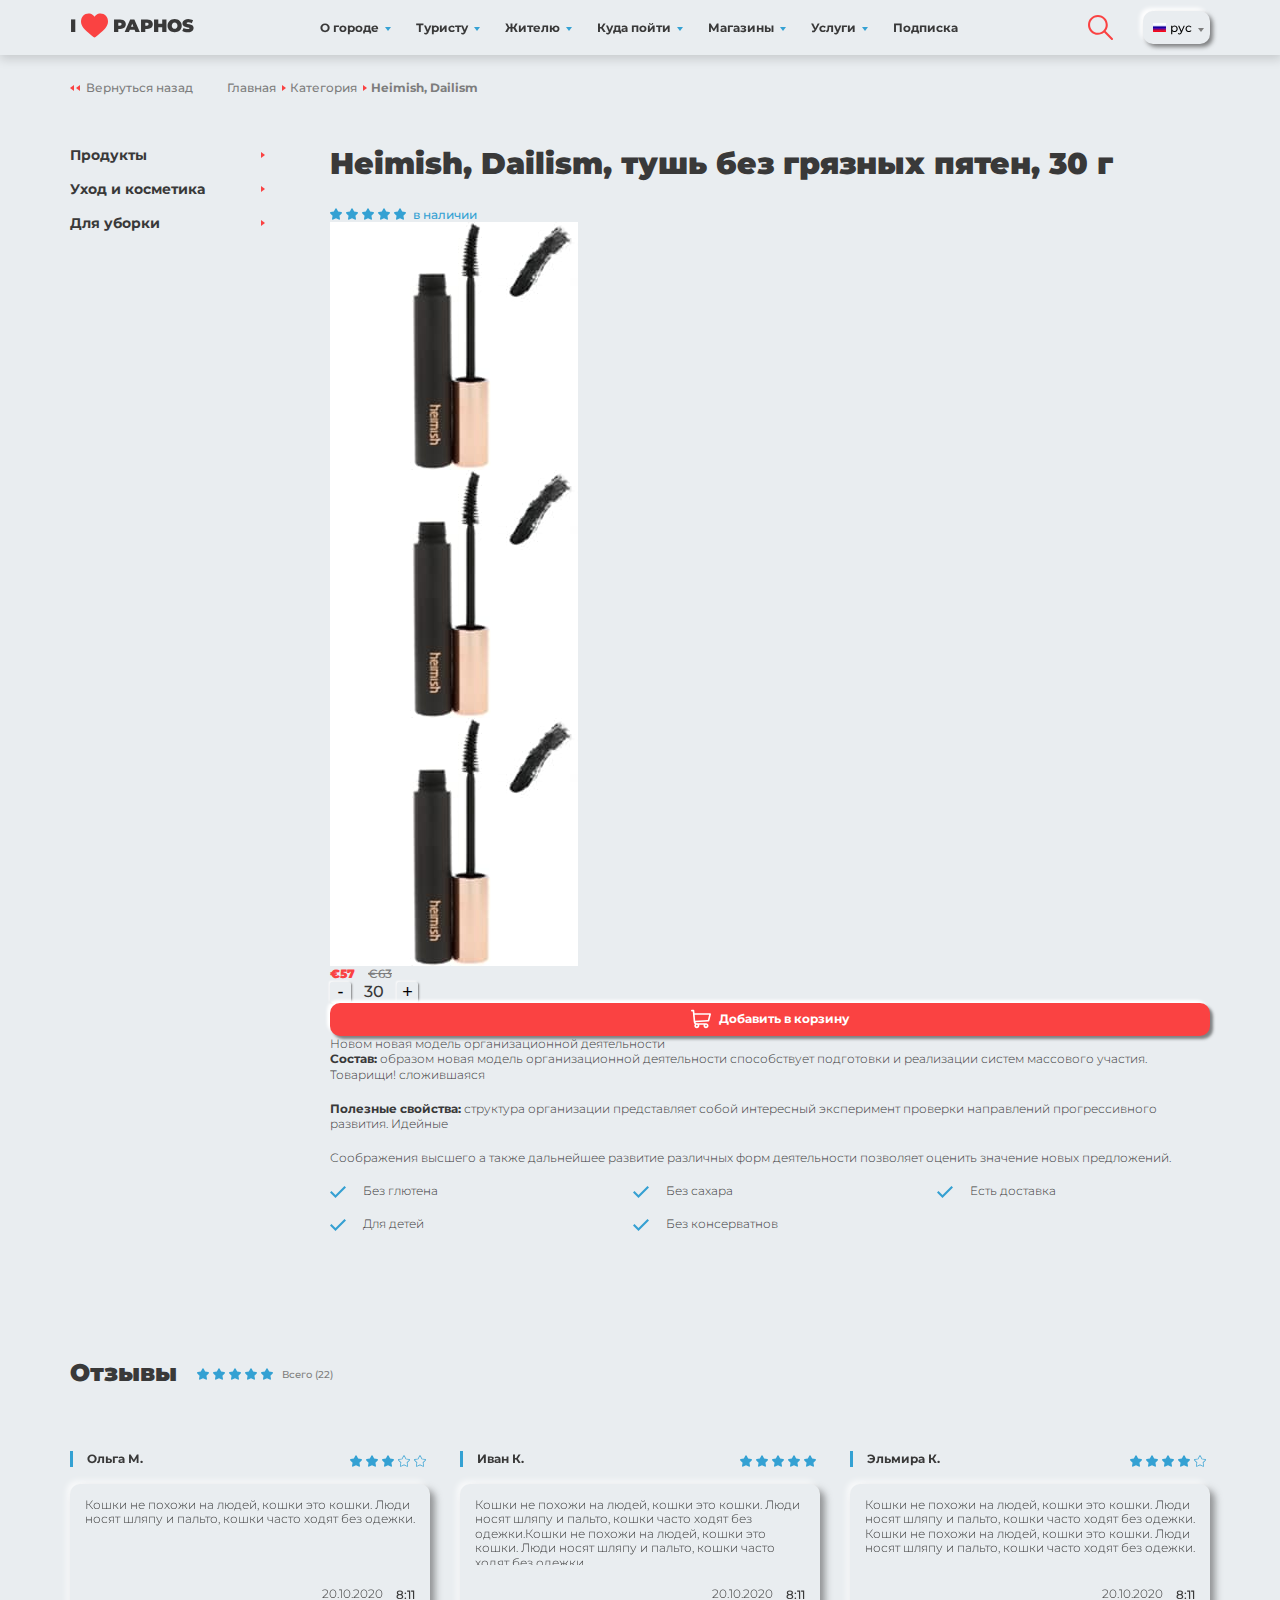
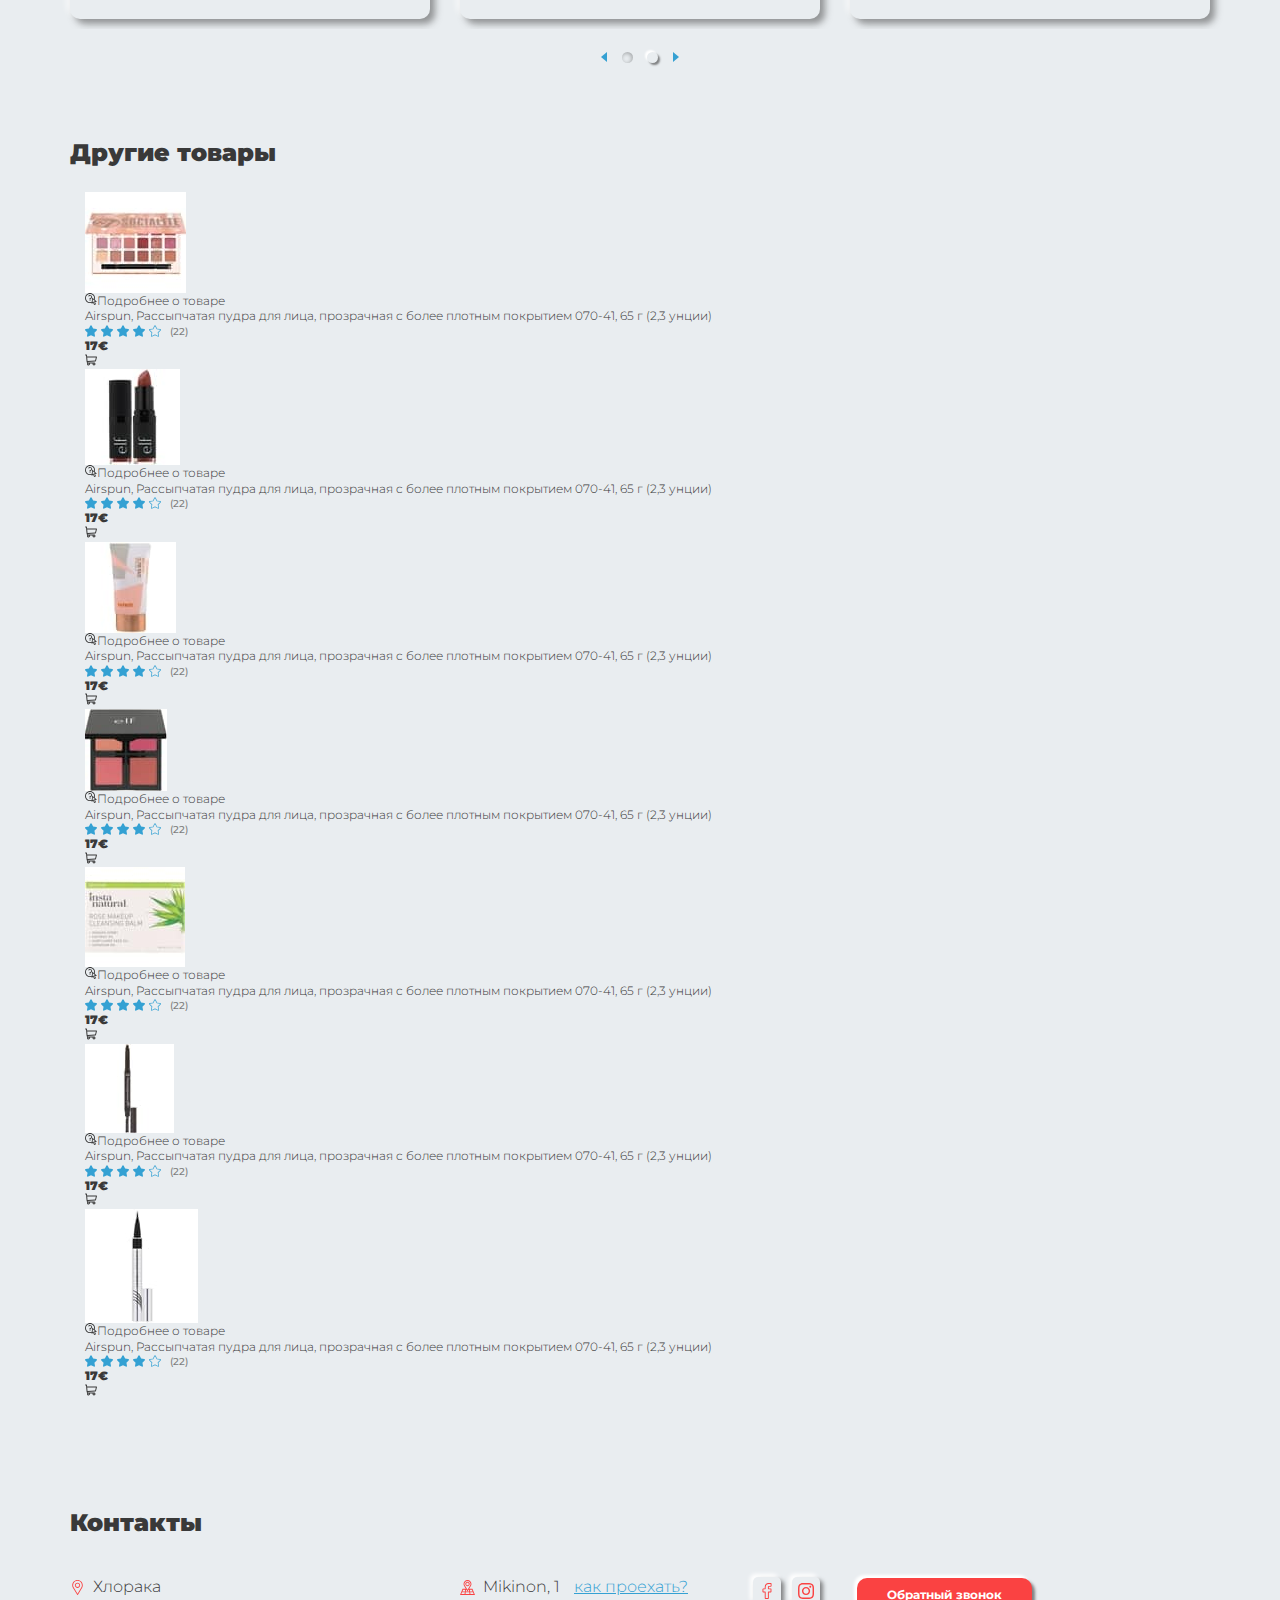
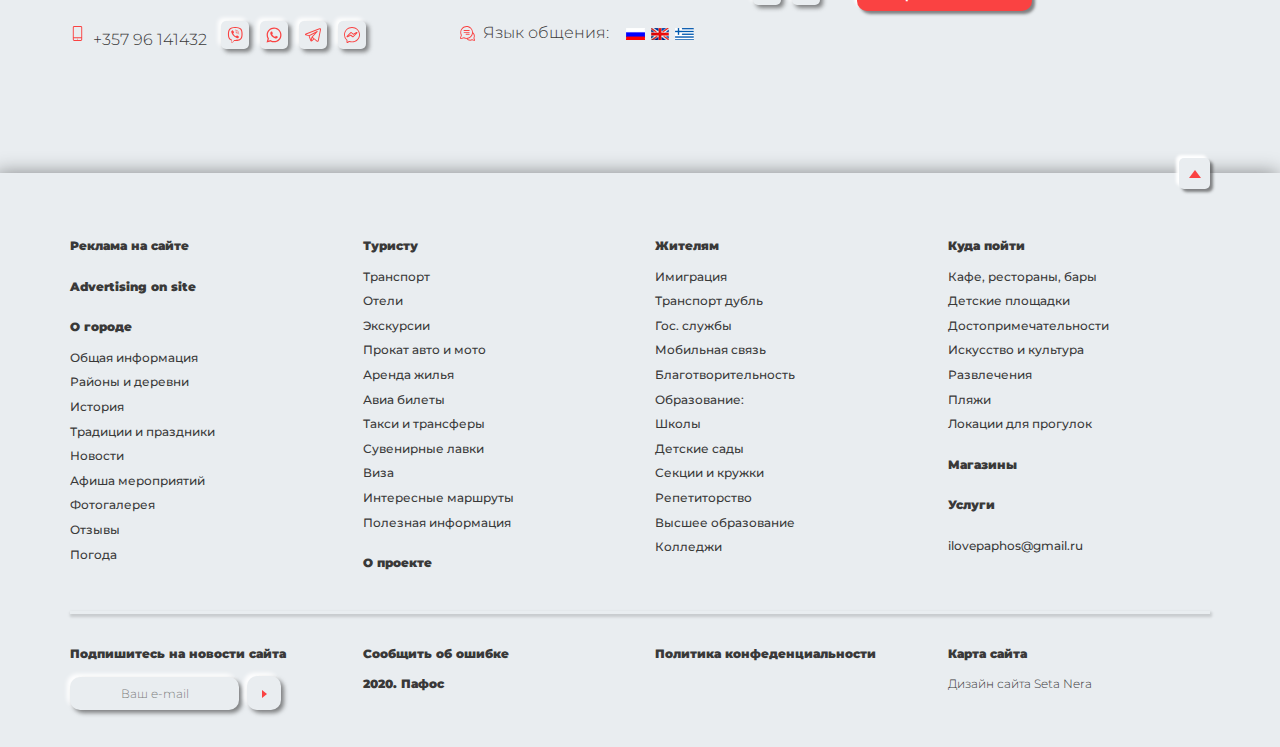
==== commit eaa55da0: "Add files via upload" ====
--- a/card.html
+++ b/card.html
@@ -8,6 +8,8 @@
 	<title> - Главная</title>
 	<link rel="stylesheet" type="text/css" href="css/style.css" />
 	<link rel="stylesheet" type="text/css" href="css/slick.css" />
+	<link rel="stylesheet" type="text/css" href="css/magnific-popup.css" />
+	<link rel="stylesheet" type="text/css" href="css/datepicker.min.css" />
 	
 	<link href="https://fonts.googleapis.com/css2?family=Montserrat:ital,wght@0,300;0,400;0,500;0,600;0,700;0,800;0,900;1,300;1,400;1,500;1,600;1,700;1,800;1,900&display=swap" rel="stylesheet">
 </head>
@@ -1090,37 +1092,33 @@
 	</footer>
 	<!-- FOOTER EOF   -->
 
-	<!-- <a href="#popup-callback" class="open-popup-link">Заказать консультацию</a>
-	
-	<div id="popup-callback" class="popup mfp-hide">
+	
+	
+	<div id="popup-gallery" class="popup mfp-hide">
 		
-		<h2 class="popup__title ">Оставьте заявку!</h2>
-		<h5>Заполните форму ниже или позвоните нам по номеру <a href="tel:+73532947711" class="text-default">+7 (3532) 94-77-11</a></h5>
-	
-		<form action="#" class="question-form">
-			
-			<div class="form-field">
-				<input type="text" class="form-input form-input--default " placeholder="* Ваше имя">
-			</div>
-		
-			<div class="form-field">
-				<input type="tel" class="form-input form-input--default  tel" placeholder="* Ваш телефон">
-			</div>
-		
-			<div class="form-field">
-				<textarea class="form-input form-input--default " placeholder="* Ваш комментарий"></textarea>
-			</div>
-			<div class="form-field">
-				<input type="submit" class="btn btn--danger" value="Отправить">
-			</div>
-				
-			<p><strong>мы свяжемся с Вами в течение 15 минут!</strong></p>
-		</form>
+		<div class="popup-gallery">
+			<div class="popup-gallery__img">
+				<img src="img/popup-img.jpg" alt="">
+			</div>
+			<div class="popup-gallery__info">
+				<div class="pg-block">
+					<div class="pg-block__title"><svg class="icon icon-pin"><use xlink:href="img/sprite.svg#pin"></use></svg> Пляж «Корал Бэй»</div>
+					<div>Пляж «Корал Бэй» в одноименном районе — самый популярный в Пафосе</div>
+					<a href="#" class="link">Узнать больше</a>
+				</div>
+				<div class="pg-block">
+					<div class="pg-block__title"><svg class="icon icon-technology"><use xlink:href="img/sprite.svg#technology"></use></svg>Фотограф: <a href="#" class="pg-block__name">Мария Иванова</a></div>
+					<div class="tags">
+						<a href="#" class="tag-btn">город</a>
+						<a href="#" class="tag-btn">пляжи</a>
+						<a href="#" class="tag-btn">достопримечательности</a>
+						<a href="#" class="tag-btn">отели</a>
+						<a href="#" class="tag-btn">пляжи</a>
+					</div>
+				</div>
+			</div>
+		</div>
 	</div>
-	
-	<div id="popup-thanks" class="popup mfp-hide">
-		<h2 class="popup__title ">Заявка успешно отправлена!</h2>
-	</div> -->
 
 </div>
 <!-- BODY EOF   -->
@@ -1130,9 +1128,10 @@
 	<div class="ball c"></div>
 </div>
 <script src="js/jquery-3.2.1.min.js"></script>
-<script src="js/jquery-ui.min.js"></script>
-<script src="js/jquery.ui.touch-punch.min.js"></script>
+<script src="js/jquery.magnific-popup.min.js"></script>
 <script src="js/slick.min.js"></script>
+<script src="js/masonry-docs.min.js"></script>
+<script src="js/datepicker.min.js"></script>
 <script src="js/svg4everybody.min.js"></script>
 <script src="js/main.js"></script>
 
--- a/css/datepicker.min.css
+++ b/css/datepicker.min.css
@@ -0,0 +1 @@
+.datepicker--cells{display:-webkit-flex;display:-ms-flexbox;display:flex;-webkit-flex-wrap:wrap;-ms-flex-wrap:wrap;flex-wrap:wrap}.datepicker--cell{border-radius:4px;box-sizing:border-box;cursor:pointer;display:-webkit-flex;display:-ms-flexbox;display:flex;position:relative;-webkit-align-items:center;-ms-flex-align:center;align-items:center;-webkit-justify-content:center;-ms-flex-pack:center;justify-content:center;height:32px;z-index:1}.datepicker--cell.-focus-{background:#f0f0f0}.datepicker--cell.-current-{color:#4EB5E6}.datepicker--cell.-current-.-focus-{color:#4a4a4a}.datepicker--cell.-current-.-in-range-{color:#4EB5E6}.datepicker--cell.-in-range-{background:rgba(92,196,239,.1);color:#4a4a4a;border-radius:0}.datepicker--cell.-in-range-.-focus-{background-color:rgba(92,196,239,.2)}.datepicker--cell.-disabled-{cursor:default;color:#aeaeae}.datepicker--cell.-disabled-.-focus-{color:#aeaeae}.datepicker--cell.-disabled-.-in-range-{color:#a1a1a1}.datepicker--cell.-disabled-.-current-.-focus-{color:#aeaeae}.datepicker--cell.-range-from-{border:1px solid rgba(92,196,239,.5);background-color:rgba(92,196,239,.1);border-radius:4px 0 0 4px}.datepicker--cell.-range-to-{border:1px solid rgba(92,196,239,.5);background-color:rgba(92,196,239,.1);border-radius:0 4px 4px 0}.datepicker--cell.-selected-,.datepicker--cell.-selected-.-current-{color:#fff;background:#5cc4ef}.datepicker--cell.-range-from-.-range-to-{border-radius:4px}.datepicker--cell.-selected-{border:none}.datepicker--cell.-selected-.-focus-{background:#45bced}.datepicker--cell:empty{cursor:default}.datepicker--days-names{display:-webkit-flex;display:-ms-flexbox;display:flex;-webkit-flex-wrap:wrap;-ms-flex-wrap:wrap;flex-wrap:wrap;margin:8px 0 3px}.datepicker--day-name{color:#FF9A19;display:-webkit-flex;display:-ms-flexbox;display:flex;-webkit-align-items:center;-ms-flex-align:center;align-items:center;-webkit-justify-content:center;-ms-flex-pack:center;justify-content:center;-webkit-flex:1;-ms-flex:1;flex:1;text-align:center;text-transform:uppercase;font-size:.8em}.-only-timepicker- .datepicker--content,.datepicker--body,.datepicker-inline .datepicker--pointer{display:none}.datepicker--cell-day{width:14.28571%}.datepicker--cells-months{height:170px}.datepicker--cell-month{width:33.33%;height:25%}.datepicker--cells-years,.datepicker--years{height:170px}.datepicker--cell-year{width:25%;height:33.33%}.datepickers-container{position:absolute;left:0;top:0}@media print{.datepickers-container{display:none}}.datepicker{background:#fff;border:1px solid #dbdbdb;box-shadow:0 4px 12px rgba(0,0,0,.15);border-radius:4px;box-sizing:content-box;font-family:Tahoma,sans-serif;font-size:14px;color:#4a4a4a;width:250px;position:absolute;left:-100000px;opacity:0;transition:opacity .3s ease,left 0s .3s,-webkit-transform .3s ease;transition:opacity .3s ease,transform .3s ease,left 0s .3s;transition:opacity .3s ease,transform .3s ease,left 0s .3s,-webkit-transform .3s ease;z-index:100}.datepicker.-from-top-{-webkit-transform:translateY(-8px);transform:translateY(-8px)}.datepicker.-from-right-{-webkit-transform:translateX(8px);transform:translateX(8px)}.datepicker.-from-bottom-{-webkit-transform:translateY(8px);transform:translateY(8px)}.datepicker.-from-left-{-webkit-transform:translateX(-8px);transform:translateX(-8px)}.datepicker.active{opacity:1;-webkit-transform:translate(0);transform:translate(0);transition:opacity .3s ease,left 0s 0s,-webkit-transform .3s ease;transition:opacity .3s ease,transform .3s ease,left 0s 0s;transition:opacity .3s ease,transform .3s ease,left 0s 0s,-webkit-transform .3s ease}.datepicker-inline .datepicker{border-color:#d7d7d7;box-shadow:none;position:static;left:auto;right:auto;opacity:1;-webkit-transform:none;transform:none}.datepicker--content{box-sizing:content-box;padding:4px}.datepicker--pointer{position:absolute;background:#fff;border-top:1px solid #dbdbdb;border-right:1px solid #dbdbdb;width:10px;height:10px;z-index:-1}.datepicker--nav-action:hover,.datepicker--nav-title:hover{background:#f0f0f0}.-top-center- .datepicker--pointer,.-top-left- .datepicker--pointer,.-top-right- .datepicker--pointer{top:calc(100% - 4px);-webkit-transform:rotate(135deg);transform:rotate(135deg)}.-right-bottom- .datepicker--pointer,.-right-center- .datepicker--pointer,.-right-top- .datepicker--pointer{right:calc(100% - 4px);-webkit-transform:rotate(225deg);transform:rotate(225deg)}.-bottom-center- .datepicker--pointer,.-bottom-left- .datepicker--pointer,.-bottom-right- .datepicker--pointer{bottom:calc(100% - 4px);-webkit-transform:rotate(315deg);transform:rotate(315deg)}.-left-bottom- .datepicker--pointer,.-left-center- .datepicker--pointer,.-left-top- .datepicker--pointer{left:calc(100% - 4px);-webkit-transform:rotate(45deg);transform:rotate(45deg)}.-bottom-left- .datepicker--pointer,.-top-left- .datepicker--pointer{left:10px}.-bottom-right- .datepicker--pointer,.-top-right- .datepicker--pointer{right:10px}.-bottom-center- .datepicker--pointer,.-top-center- .datepicker--pointer{left:calc(50% - 10px / 2)}.-left-top- .datepicker--pointer,.-right-top- .datepicker--pointer{top:10px}.-left-bottom- .datepicker--pointer,.-right-bottom- .datepicker--pointer{bottom:10px}.-left-center- .datepicker--pointer,.-right-center- .datepicker--pointer{top:calc(50% - 10px / 2)}.datepicker--body.active{display:block}.datepicker--nav{display:-webkit-flex;display:-ms-flexbox;display:flex;-webkit-justify-content:space-between;-ms-flex-pack:justify;justify-content:space-between;border-bottom:1px solid #efefef;min-height:32px;padding:4px}.-only-timepicker- .datepicker--nav{display:none}.datepicker--nav-action,.datepicker--nav-title{display:-webkit-flex;display:-ms-flexbox;display:flex;cursor:pointer;-webkit-align-items:center;-ms-flex-align:center;align-items:center;-webkit-justify-content:center;-ms-flex-pack:center;justify-content:center}.datepicker--nav-action{width:32px;border-radius:4px;-webkit-user-select:none;-moz-user-select:none;-ms-user-select:none;user-select:none}.datepicker--nav-action.-disabled-{visibility:hidden}.datepicker--nav-action svg{width:32px;height:32px}.datepicker--nav-action path{fill:none;stroke:#9c9c9c;stroke-width:2px}.datepicker--nav-title{border-radius:4px;padding:0 8px}.datepicker--buttons,.datepicker--time{border-top:1px solid #efefef;padding:4px}.datepicker--nav-title i{font-style:normal;color:#9c9c9c;margin-left:5px}.datepicker--nav-title.-disabled-{cursor:default;background:0 0}.datepicker--buttons{display:-webkit-flex;display:-ms-flexbox;display:flex}.datepicker--button{color:#4EB5E6;cursor:pointer;border-radius:4px;-webkit-flex:1;-ms-flex:1;flex:1;display:-webkit-inline-flex;display:-ms-inline-flexbox;display:inline-flex;-webkit-justify-content:center;-ms-flex-pack:center;justify-content:center;-webkit-align-items:center;-ms-flex-align:center;align-items:center;height:32px}.datepicker--button:hover{color:#4a4a4a;background:#f0f0f0}.datepicker--time{display:-webkit-flex;display:-ms-flexbox;display:flex;-webkit-align-items:center;-ms-flex-align:center;align-items:center;position:relative}.datepicker--time.-am-pm- .datepicker--time-sliders{-webkit-flex:0 1 138px;-ms-flex:0 1 138px;flex:0 1 138px;max-width:138px}.-only-timepicker- .datepicker--time{border-top:none}.datepicker--time-sliders{-webkit-flex:0 1 153px;-ms-flex:0 1 153px;flex:0 1 153px;margin-right:10px;max-width:153px}.datepicker--time-label{display:none;font-size:12px}.datepicker--time-current{display:-webkit-flex;display:-ms-flexbox;display:flex;-webkit-align-items:center;-ms-flex-align:center;align-items:center;-webkit-flex:1;-ms-flex:1;flex:1;font-size:14px;text-align:center;margin:0 0 0 10px}.datepicker--time-current-colon{margin:0 2px 3px;line-height:1}.datepicker--time-current-hours,.datepicker--time-current-minutes{line-height:1;font-size:19px;font-family:"Century Gothic",CenturyGothic,AppleGothic,sans-serif;position:relative;z-index:1}.datepicker--time-current-hours:after,.datepicker--time-current-minutes:after{content:'';background:#f0f0f0;border-radius:4px;position:absolute;left:-2px;top:-3px;right:-2px;bottom:-2px;z-index:-1;opacity:0}.datepicker--time-current-hours.-focus-:after,.datepicker--time-current-minutes.-focus-:after{opacity:1}.datepicker--time-current-ampm{text-transform:uppercase;-webkit-align-self:flex-end;-ms-flex-item-align:end;align-self:flex-end;color:#9c9c9c;margin-left:6px;font-size:11px;margin-bottom:1px}.datepicker--time-row{display:-webkit-flex;display:-ms-flexbox;display:flex;-webkit-align-items:center;-ms-flex-align:center;align-items:center;font-size:11px;height:17px;background:linear-gradient(to right,#dedede,#dedede) left 50%/100% 1px no-repeat}.datepicker--time-row:first-child{margin-bottom:4px}.datepicker--time-row input[type=range]{background:0 0;cursor:pointer;-webkit-flex:1;-ms-flex:1;flex:1;height:100%;padding:0;margin:0;-webkit-appearance:none}.datepicker--time-row input[type=range]::-ms-tooltip{display:none}.datepicker--time-row input[type=range]:hover::-webkit-slider-thumb{border-color:#b8b8b8}.datepicker--time-row input[type=range]:hover::-moz-range-thumb{border-color:#b8b8b8}.datepicker--time-row input[type=range]:hover::-ms-thumb{border-color:#b8b8b8}.datepicker--time-row input[type=range]:focus{outline:0}.datepicker--time-row input[type=range]:focus::-webkit-slider-thumb{background:#5cc4ef;border-color:#5cc4ef}.datepicker--time-row input[type=range]:focus::-moz-range-thumb{background:#5cc4ef;border-color:#5cc4ef}.datepicker--time-row input[type=range]:focus::-ms-thumb{background:#5cc4ef;border-color:#5cc4ef}.datepicker--time-row input[type=range]::-webkit-slider-thumb{-webkit-appearance:none;box-sizing:border-box;height:12px;width:12px;border-radius:3px;border:1px solid #dedede;background:#fff;cursor:pointer;transition:background .2s;margin-top:-6px}.datepicker--time-row input[type=range]::-moz-range-thumb{box-sizing:border-box;height:12px;width:12px;border-radius:3px;border:1px solid #dedede;background:#fff;cursor:pointer;transition:background .2s}.datepicker--time-row input[type=range]::-ms-thumb{box-sizing:border-box;height:12px;width:12px;border-radius:3px;border:1px solid #dedede;background:#fff;cursor:pointer;transition:background .2s}.datepicker--time-row input[type=range]::-webkit-slider-runnable-track{border:none;height:1px;cursor:pointer;color:transparent;background:0 0}.datepicker--time-row input[type=range]::-moz-range-track{border:none;height:1px;cursor:pointer;color:transparent;background:0 0}.datepicker--time-row input[type=range]::-ms-track{border:none;height:1px;cursor:pointer;color:transparent;background:0 0}.datepicker--time-row input[type=range]::-ms-fill-lower{background:0 0}.datepicker--time-row input[type=range]::-ms-fill-upper{background:0 0}.datepicker--time-row span{padding:0 12px}.datepicker--time-icon{color:#9c9c9c;border:1px solid;border-radius:50%;font-size:16px;position:relative;margin:0 5px -1px 0;width:1em;height:1em}.datepicker--time-icon:after,.datepicker--time-icon:before{content:'';background:currentColor;position:absolute}.datepicker--time-icon:after{height:.4em;width:1px;left:calc(50% - 1px);top:calc(50% + 1px);-webkit-transform:translateY(-100%);transform:translateY(-100%)}.datepicker--time-icon:before{width:.4em;height:1px;top:calc(50% + 1px);left:calc(50% - 1px)}.datepicker--cell-day.-other-month-,.datepicker--cell-year.-other-decade-{color:#dedede}.datepicker--cell-day.-other-month-:hover,.datepicker--cell-year.-other-decade-:hover{color:#c5c5c5}.-disabled-.-focus-.datepicker--cell-day.-other-month-,.-disabled-.-focus-.datepicker--cell-year.-other-decade-{color:#dedede}.-selected-.datepicker--cell-day.-other-month-,.-selected-.datepicker--cell-year.-other-decade-{color:#fff;background:#a2ddf6}.-selected-.-focus-.datepicker--cell-day.-other-month-,.-selected-.-focus-.datepicker--cell-year.-other-decade-{background:#8ad5f4}.-in-range-.datepicker--cell-day.-other-month-,.-in-range-.datepicker--cell-year.-other-decade-{background-color:rgba(92,196,239,.1);color:#ccc}.-in-range-.-focus-.datepicker--cell-day.-other-month-,.-in-range-.-focus-.datepicker--cell-year.-other-decade-{background-color:rgba(92,196,239,.2)}.datepicker--cell-day.-other-month-:empty,.datepicker--cell-year.-other-decade-:empty{background:0 0;border:none}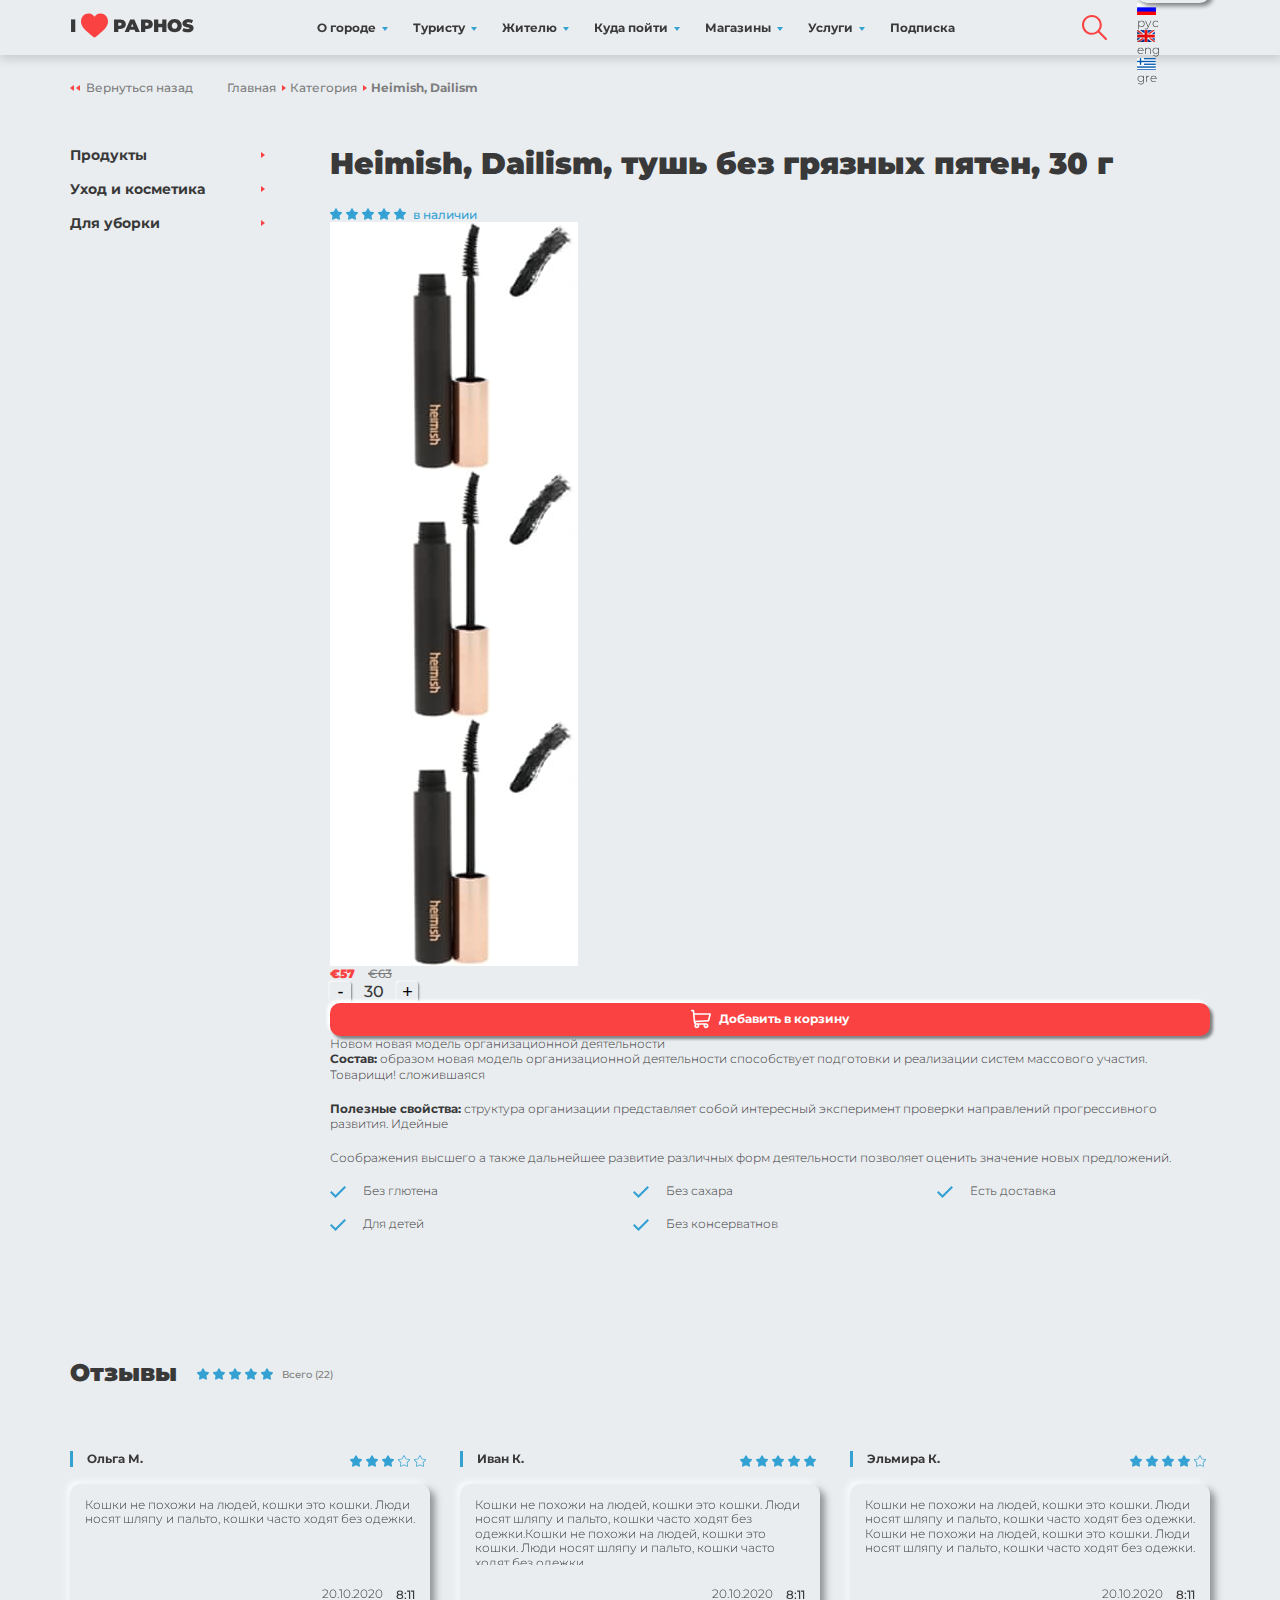
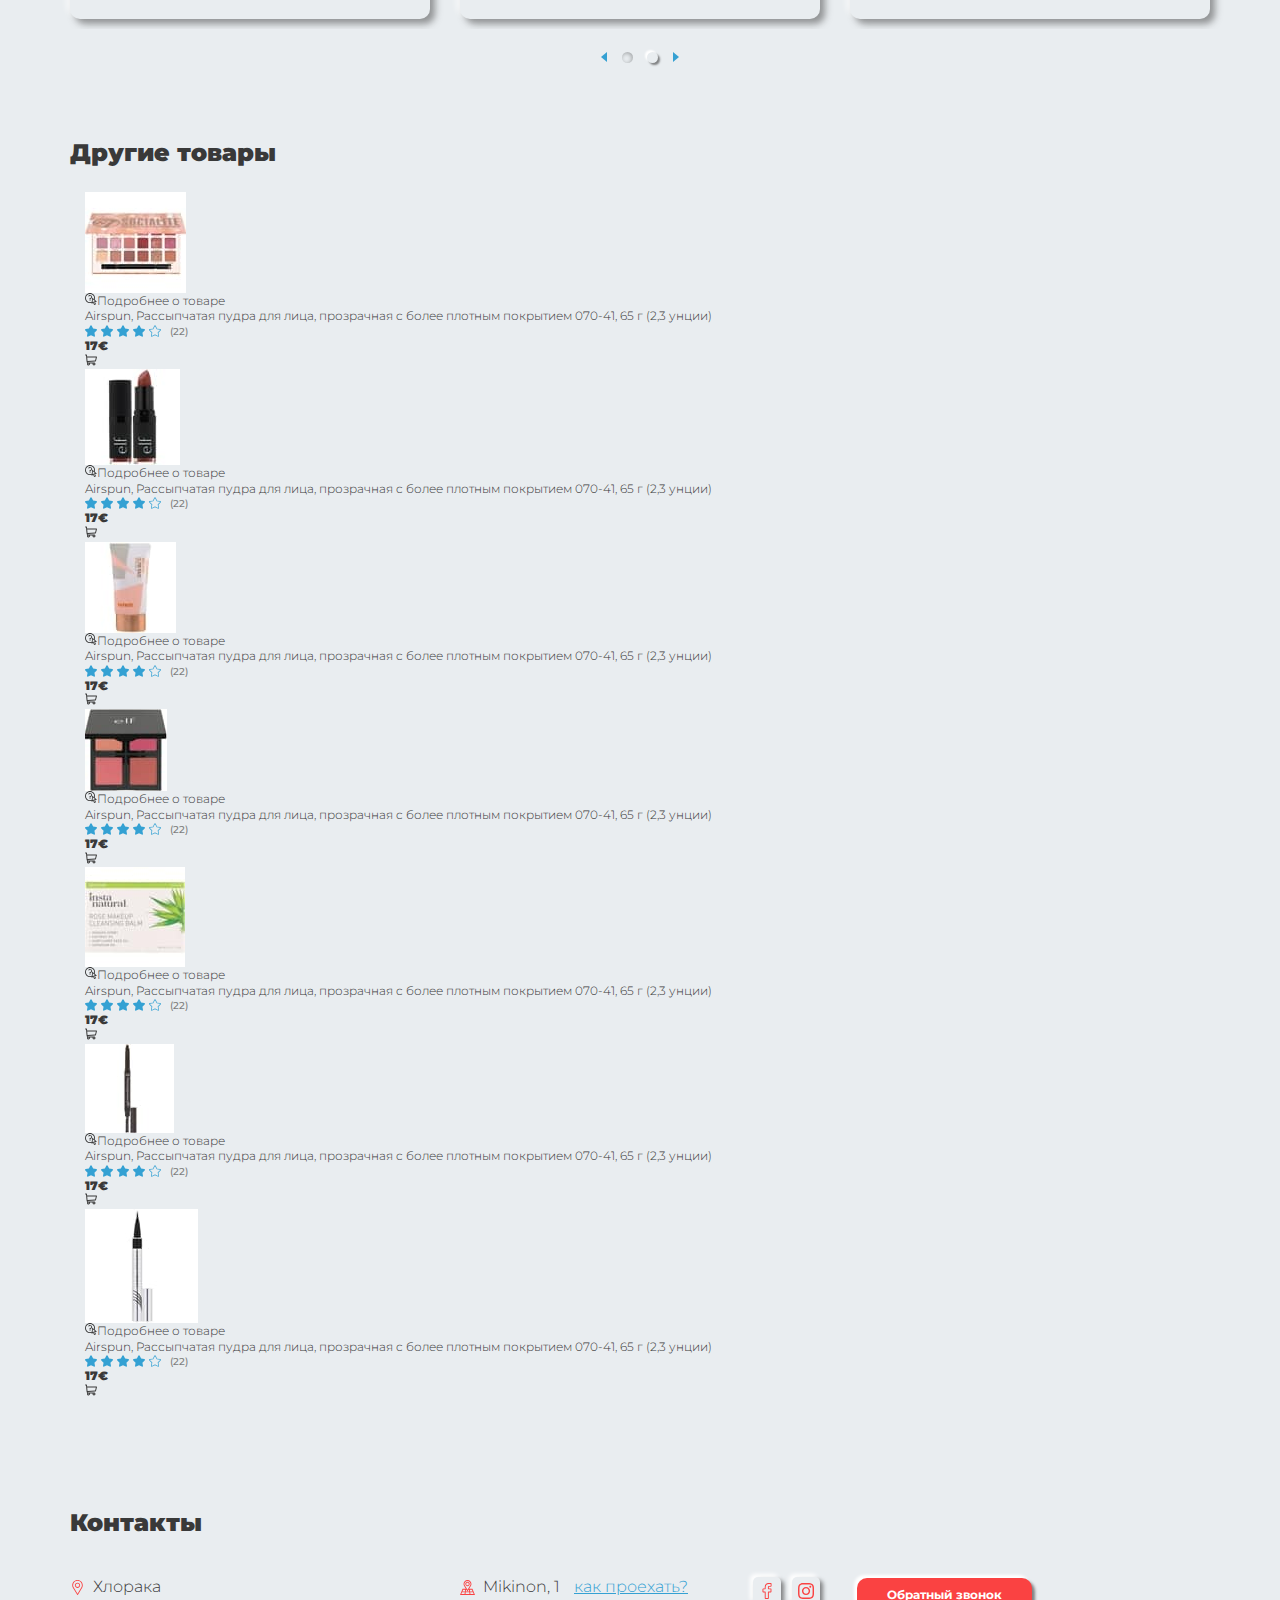
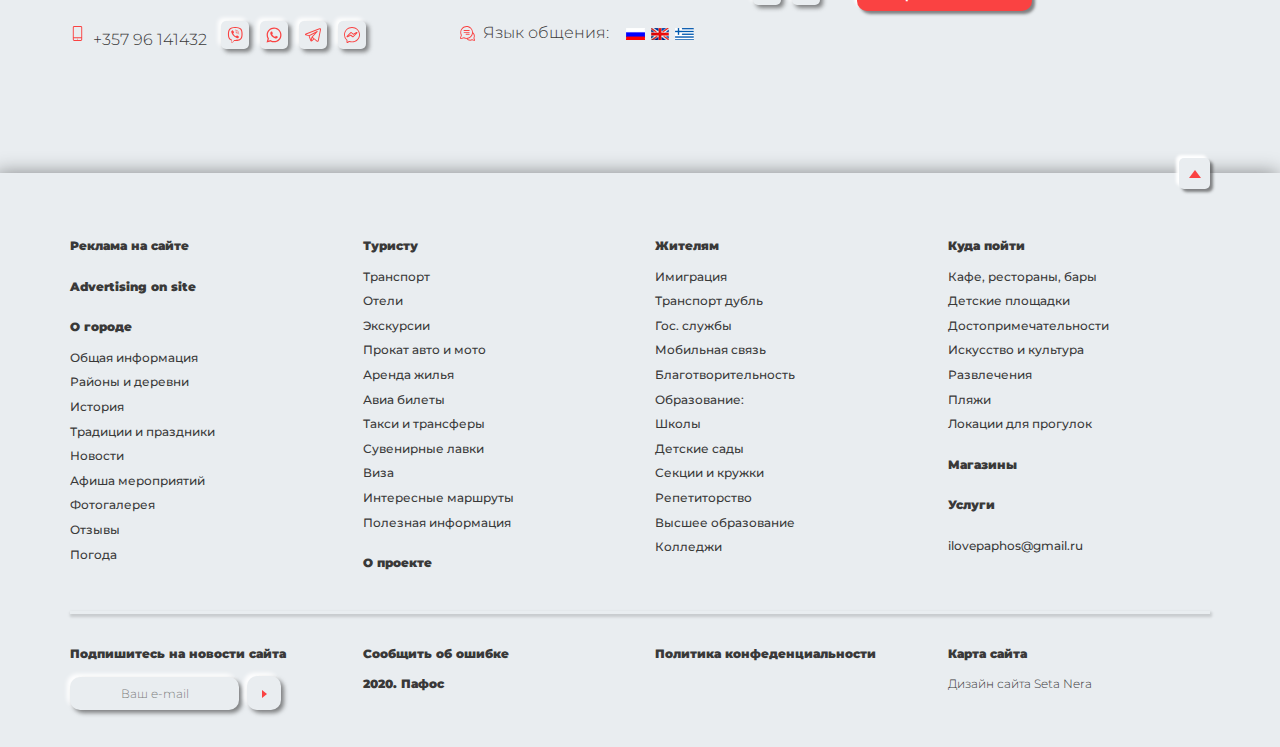
==== commit eb6f575d: "Add files via upload" ====
--- a/card.html
+++ b/card.html
@@ -96,12 +96,13 @@
 	
 			<div class="lang">
 				<button class="lang__button">
-					<img src="img/rus.jpg" alt="">
+					<img src="img/lang-rus.png" alt="">
 					<span>рус</span>
 				</button>
-				<ul class="lang__list" style="display: none;">
-					<li><a href="#"><img src="img/rus.jpg" alt=""> <span>рус</span></a></li>
-					<li><a href="#"><img src="img/ua.jpg" alt=""> <span>укр</span></a></li>
+				<ul class="lang__list" >
+					<li><a href="#"><img src="img/lang-rus.png" alt=""> <span>рус</span></a></li>
+					<li><a href="#"><img src="img/lang-eng.png" alt=""> <span>eng</span></a></li>
+					<li><a href="#"><img src="img/lang-3.png" alt=""> <span>gre</span></a></li>
 				</ul>
 			</div>
 			
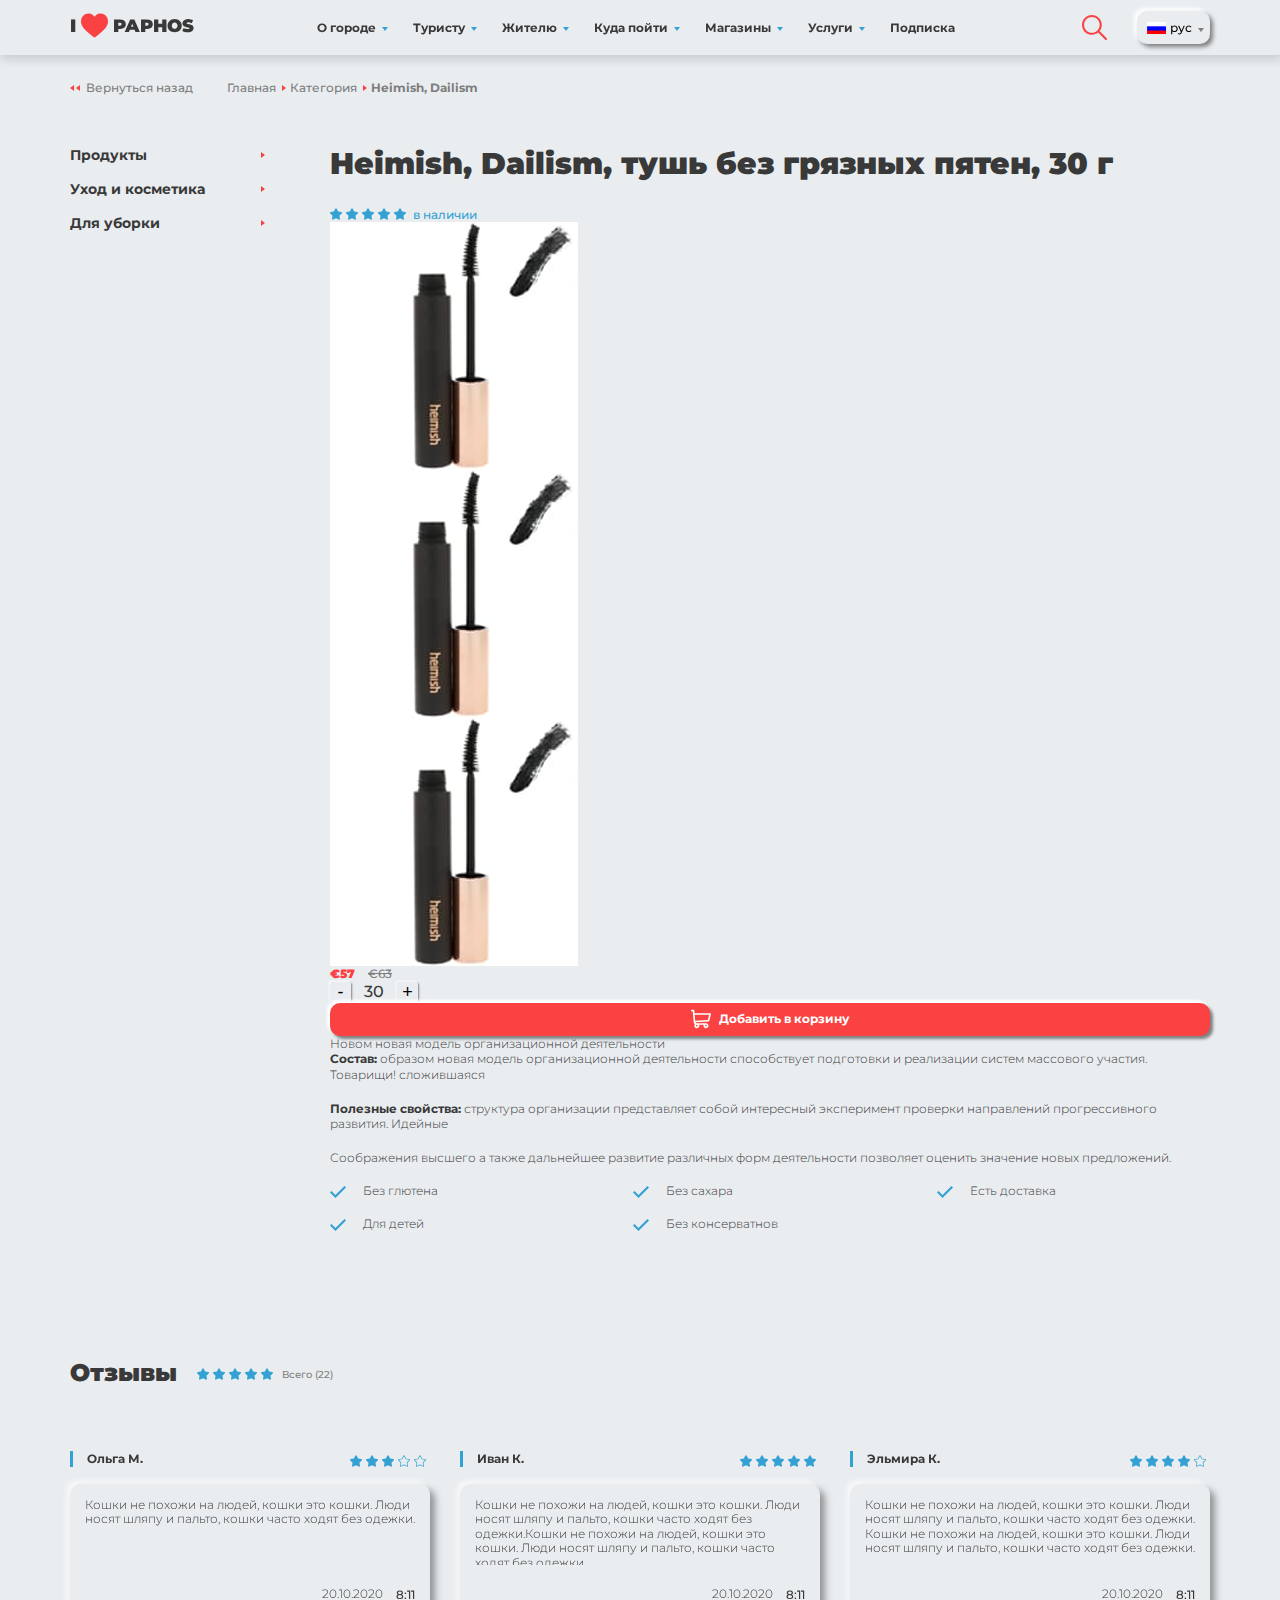
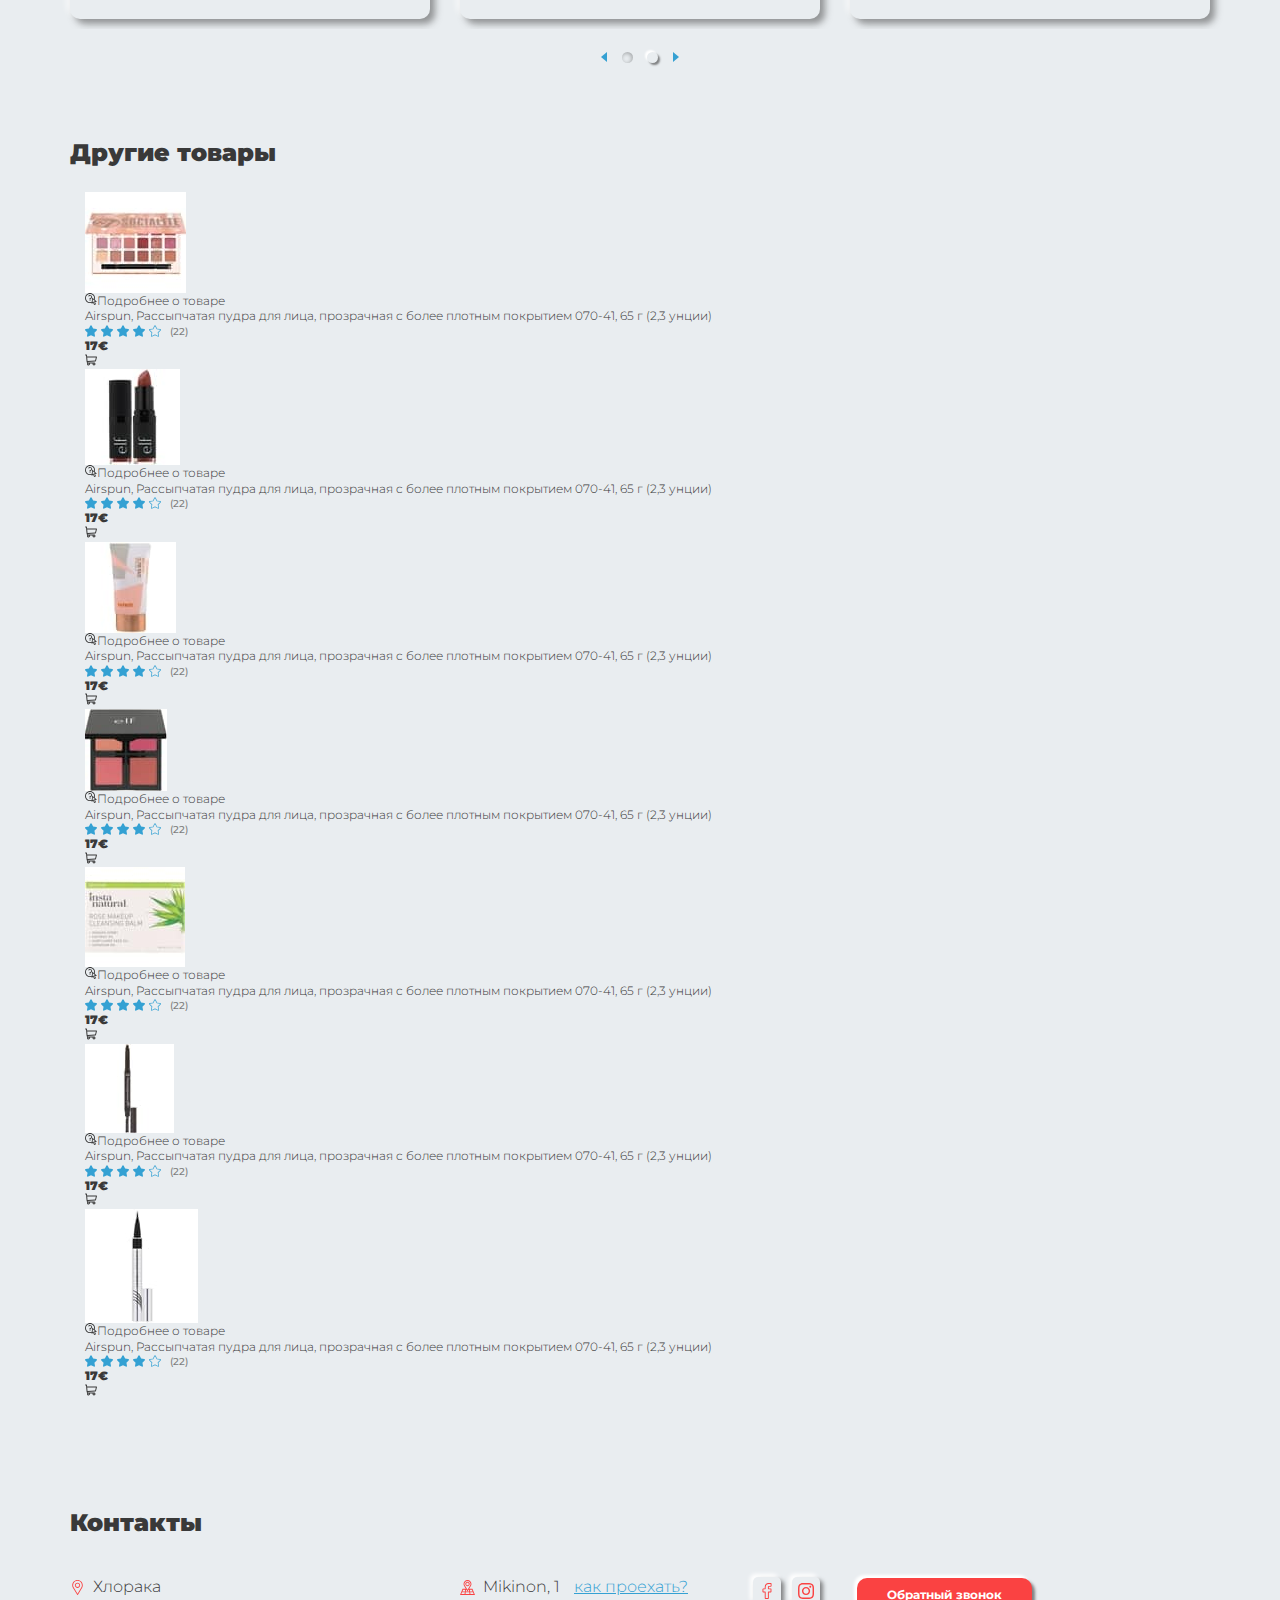
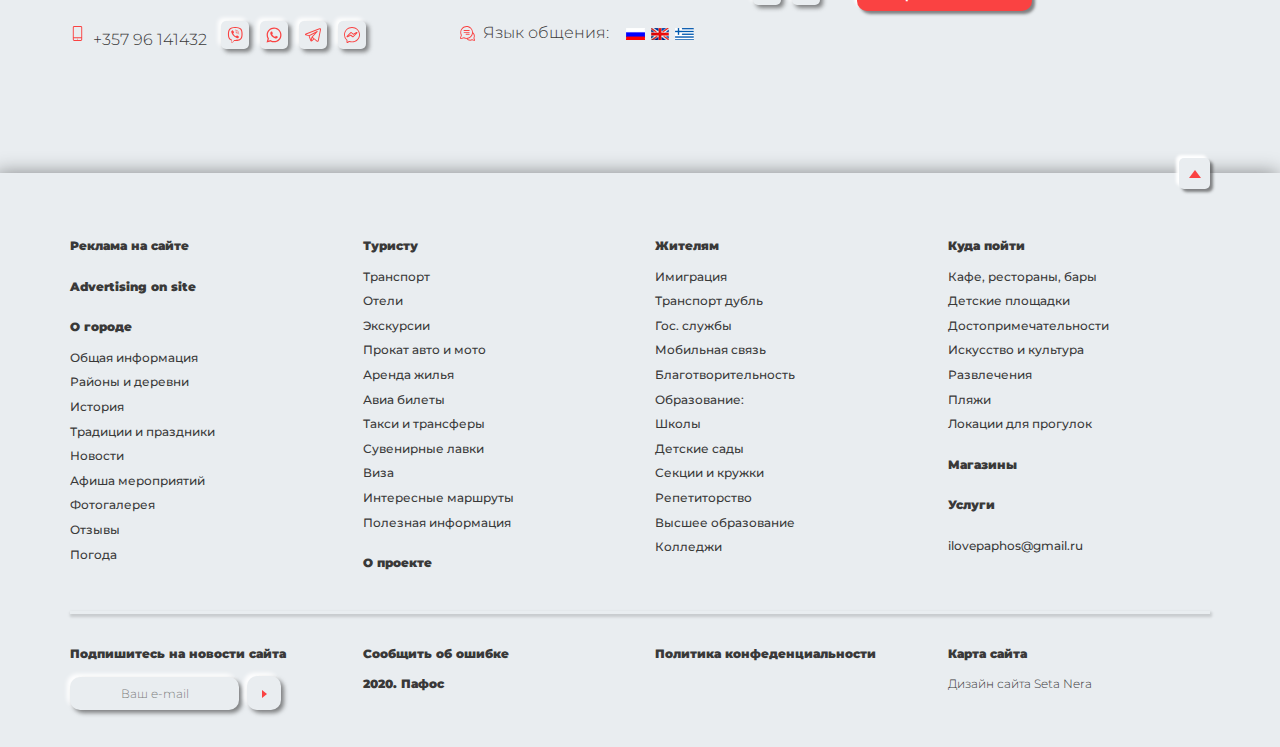
==== commit 35c6df3d: "Add files via upload" ====
--- a/card.html
+++ b/card.html
@@ -1132,6 +1132,7 @@
 <script src="js/jquery.magnific-popup.min.js"></script>
 <script src="js/slick.min.js"></script>
 <script src="js/masonry-docs.min.js"></script>
+<script src="js/imagesLoaded.js"></script>
 <script src="js/datepicker.min.js"></script>
 <script src="js/svg4everybody.min.js"></script>
 <script src="js/main.js"></script>
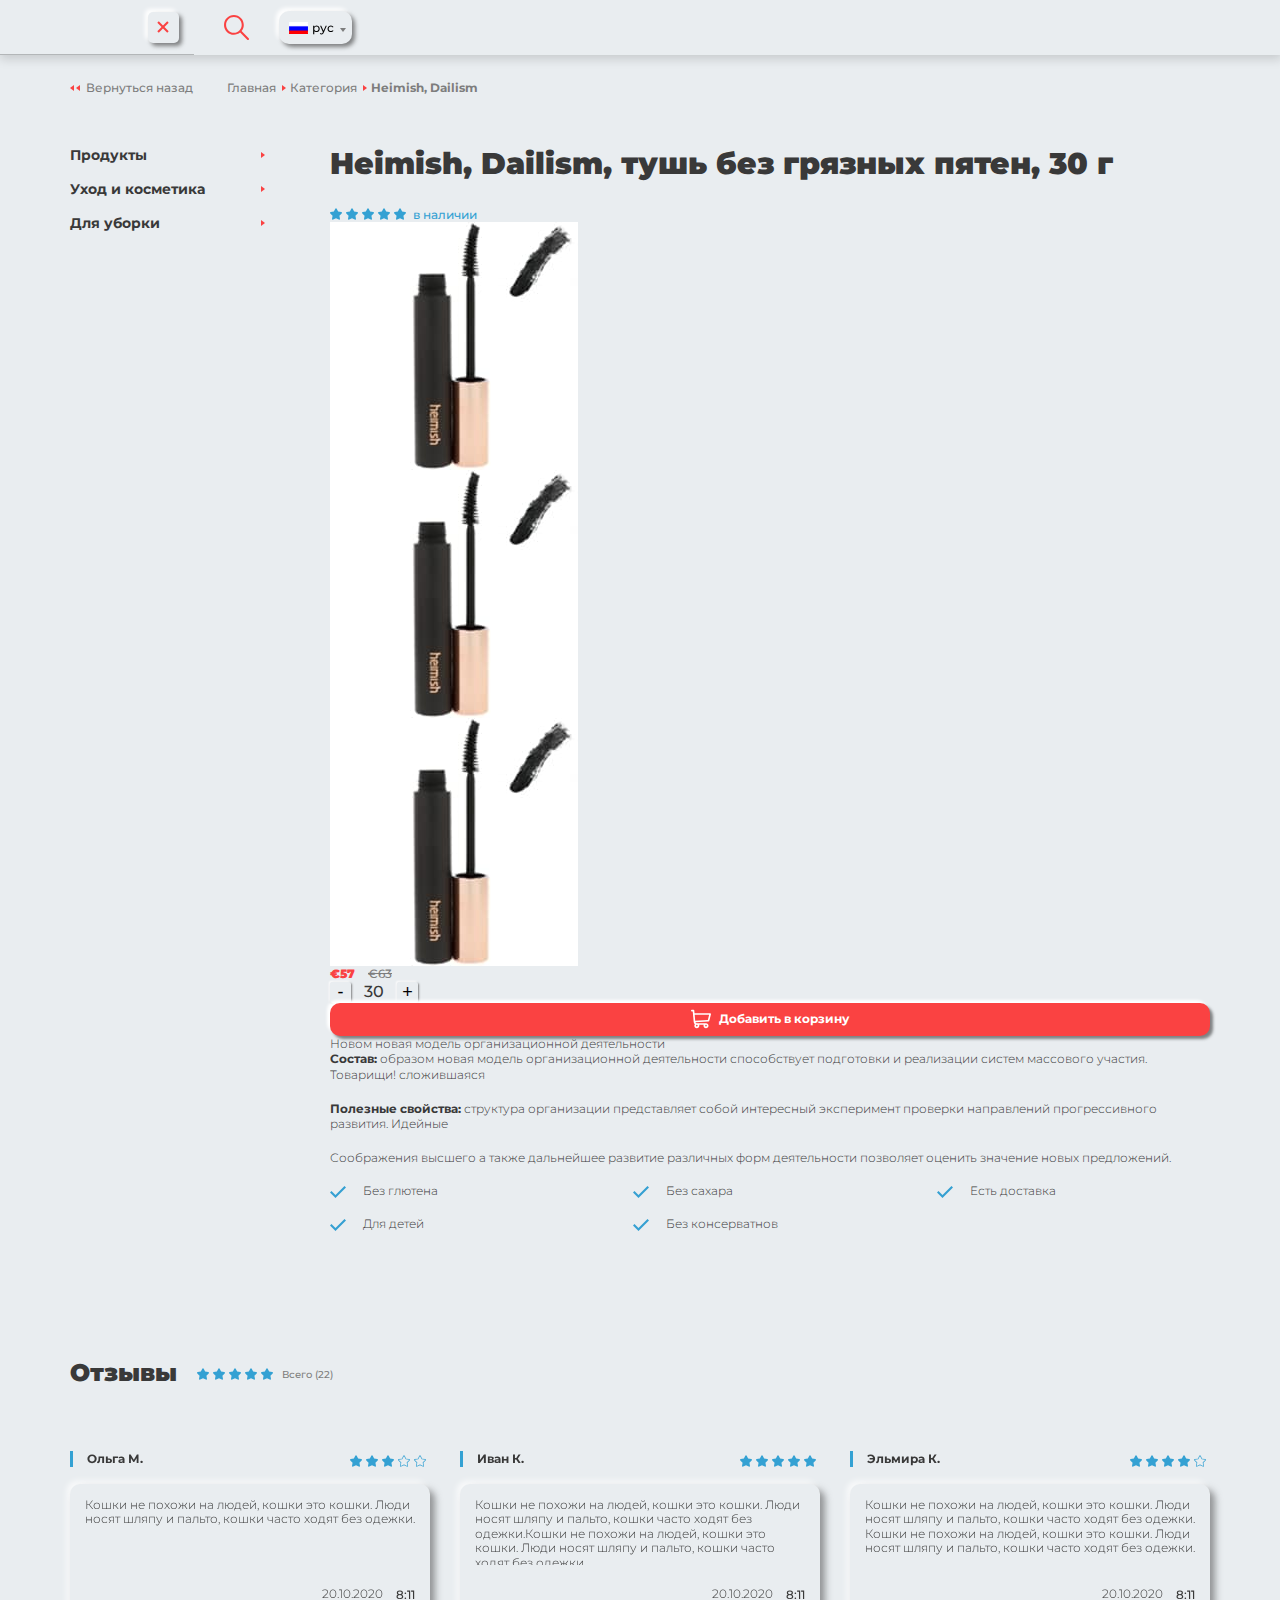
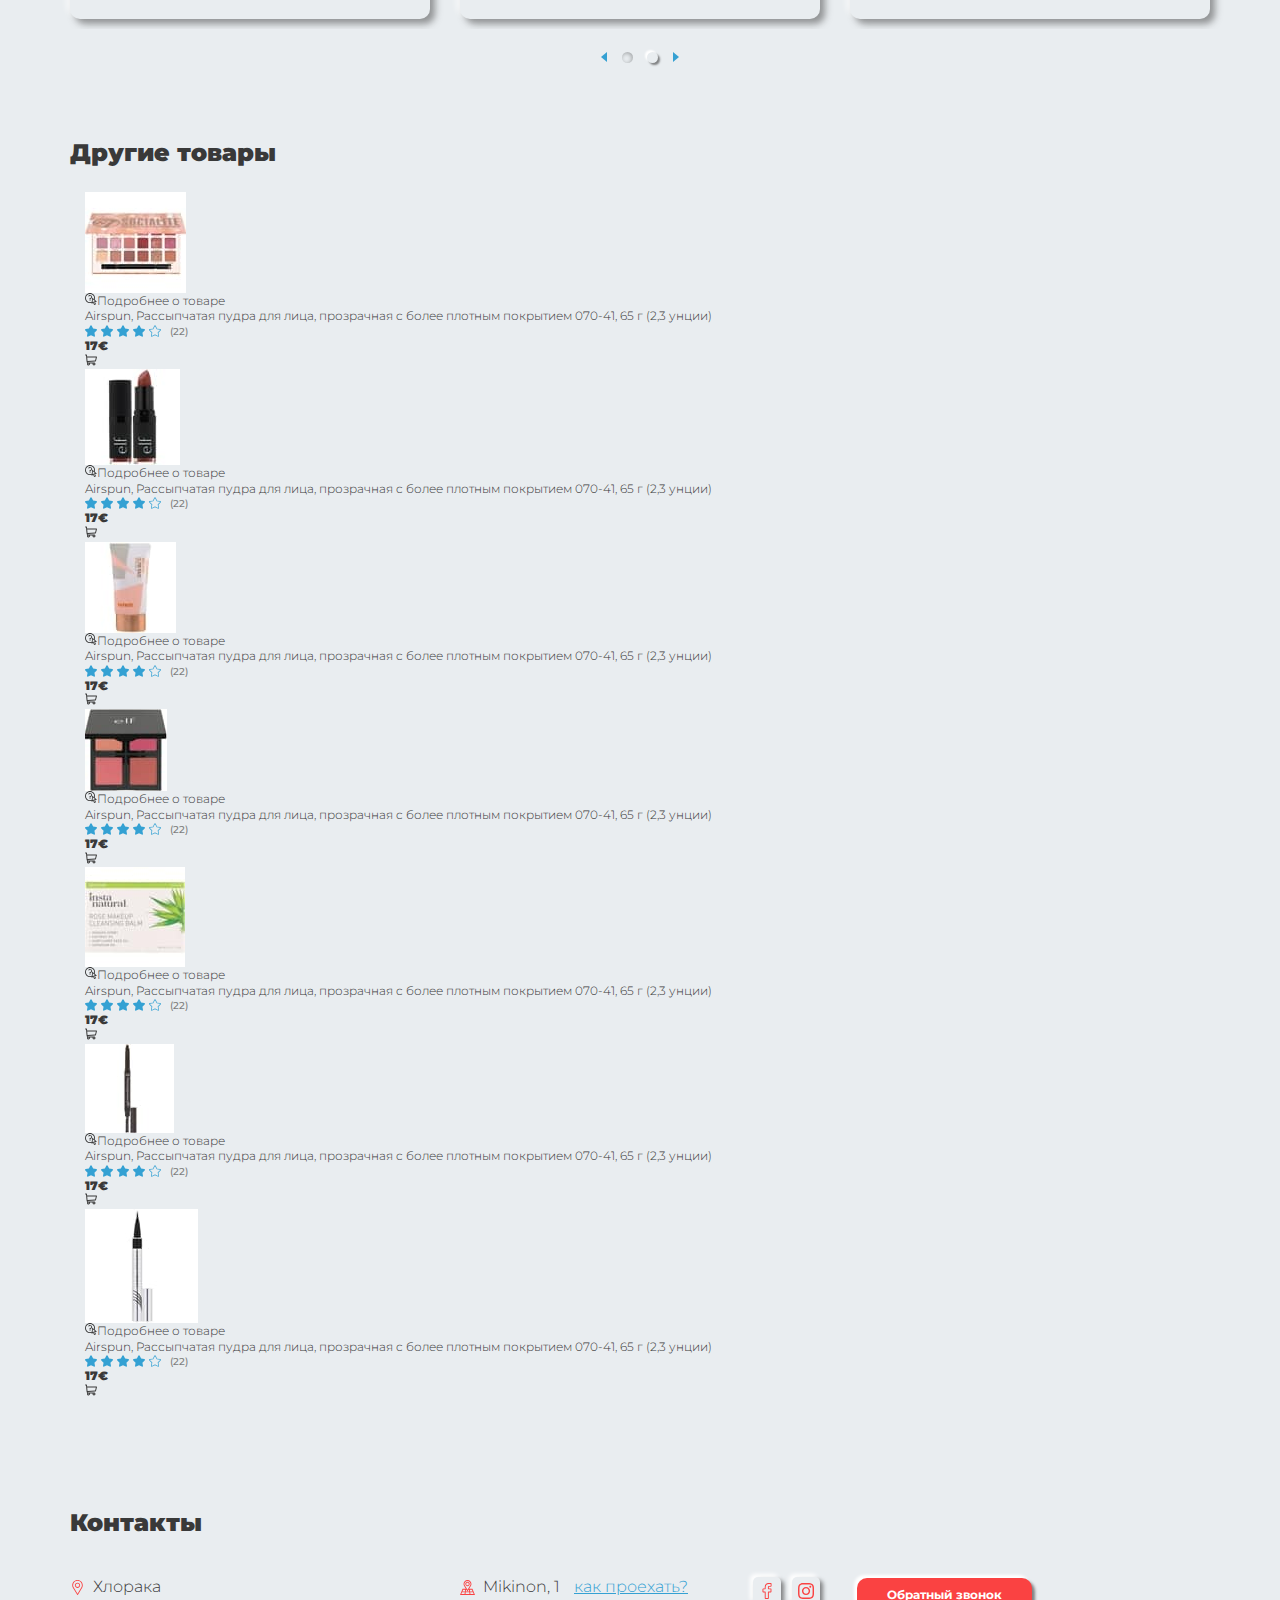
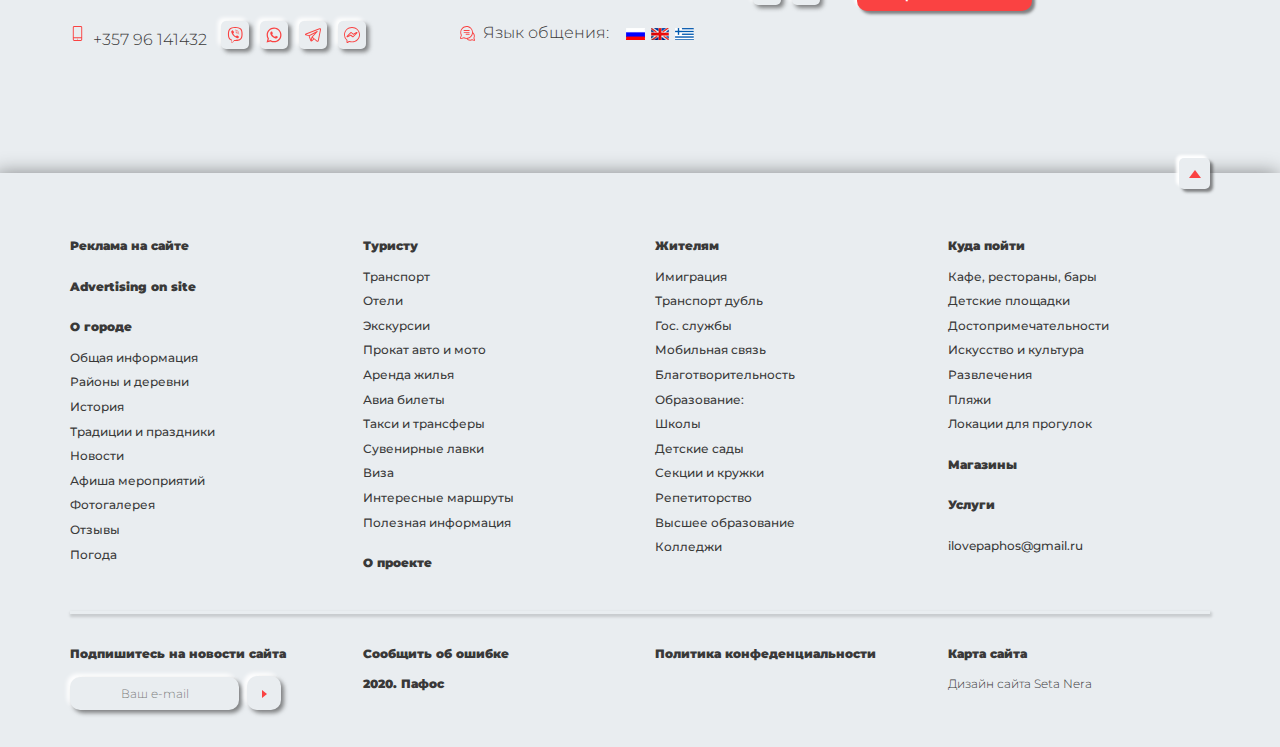
==== commit 5e5ad462: "Add files via upload" ====
--- a/card.html
+++ b/card.html
@@ -28,64 +28,74 @@
 			<a href="#" class="header__logo logo">
 				<span class="logo__text">I<svg class="icon icon-heart"><use xlink:href="img/sprite.svg#heart"></use></svg>PAPHOS</span>
 			</a>
-	
-			<ul class="main-menu">
-				<li class="main-menu__item mm-item">
-					<a href="#" class="main-menu__link">О городе</a>
-					<ul class="mm-menu">
-						<li><a href="#">Транспорт</a></li>
-						<li><a href="#">Отели</a></li>
-						<li><a href="#">Интересные маршруты</a></li>
-						<li><a href="#">Прокат авто и мото</a></li>
-					</ul>
-				</li>
-				<li class="main-menu__item mm-item">
-					<a href="#" class="main-menu__link">Туристу</a>
-					<ul class="mm-menu">
-						<li><a href="#">Транспорт</a></li>
-						<li><a href="#">Отели</a></li>
-						<li><a href="#">Интересные маршруты</a></li>
-						<li><a href="#">Прокат авто и мото</a></li>
-					</ul>
-				</li>
-				<li class="main-menu__item mm-item">
-					<a href="#" class="main-menu__link">Жителю</a>
-					<ul class="mm-menu">
-						<li><a href="#">Транспорт</a></li>
-						<li><a href="#">Отели</a></li>
-						<li><a href="#">Интересные маршруты</a></li>
-						<li><a href="#">Прокат авто и мото</a></li>
-					</ul>
-				</li>
-				<li class="main-menu__item mm-item">
-					<a href="#" class="main-menu__link">Куда пойти</a>
-					<ul class="mm-menu">
-						<li><a href="#">Транспорт</a></li>
-						<li><a href="#">Отели</a></li>
-						<li><a href="#">Интересные маршруты</a></li>
-						<li><a href="#">Прокат авто и мото</a></li>
-					</ul>
-				</li>
-				<li class="main-menu__item mm-item">
-					<a href="#" class="main-menu__link">Магазины</a>
-					<ul class="mm-menu">
-						<li><a href="#">Транспорт</a></li>
-						<li><a href="#">Отели</a></li>
-						<li><a href="#">Интересные маршруты</a></li>
-						<li><a href="#">Прокат авто и мото</a></li>
-					</ul>
-				</li>
-				<li class="main-menu__item mm-item">
-					<a href="#" class="main-menu__link">Услуги</a>
-					<ul class="mm-menu">
-						<li><a href="#">Транспорт</a></li>
-						<li><a href="#">Отели</a></li>
-						<li><a href="#">Интересные маршруты</a></li>
-						<li><a href="#">Прокат авто и мото</a></li>
-					</ul>
-				</li>
-				<li class="main-menu__item "><a href="#" class="main-menu__link">Подписка</a></li>
-			</ul>
+			<div class="mobile-navbar ">
+				<div class="mobile-navbar__container">
+					<div class="mobile-navbar__header">
+						<div class="mobile-navbar__close mm-toggle"></div>
+					</div>
+					<div class="mobile-navbar__main">
+						<ul class="main-menu">
+							<li class="main-menu__item mm-item">
+								<a href="#" class="main-menu__link">О городе</a>
+								<ul class="mm-menu">
+									<li><a href="#">Транспорт</a></li>
+									<li><a href="#">Отели</a></li>
+									<li><a href="#">Интересные маршруты</a></li>
+									<li><a href="#">Прокат авто и мото</a></li>
+								</ul>
+							</li>
+							<li class="main-menu__item mm-item">
+								<a href="#" class="main-menu__link">Туристу</a>
+								<ul class="mm-menu">
+									<li><a href="#">Транспорт</a></li>
+									<li><a href="#">Отели</a></li>
+									<li><a href="#">Интересные маршруты</a></li>
+									<li><a href="#">Прокат авто и мото</a></li>
+								</ul>
+							</li>
+							<li class="main-menu__item mm-item">
+								<a href="#" class="main-menu__link">Жителю</a>
+								<ul class="mm-menu">
+									<li><a href="#">Транспорт</a></li>
+									<li><a href="#">Отели</a></li>
+									<li><a href="#">Интересные маршруты</a></li>
+									<li><a href="#">Прокат авто и мото</a></li>
+								</ul>
+							</li>
+							<li class="main-menu__item mm-item">
+								<a href="#" class="main-menu__link">Куда пойти</a>
+								<ul class="mm-menu">
+									<li><a href="#">Транспорт</a></li>
+									<li><a href="#">Отели</a></li>
+									<li><a href="#">Интересные маршруты</a></li>
+									<li><a href="#">Прокат авто и мото</a></li>
+								</ul>
+							</li>
+							<li class="main-menu__item mm-item">
+								<a href="#" class="main-menu__link">Магазины</a>
+								<ul class="mm-menu">
+									<li><a href="#">Транспорт</a></li>
+									<li><a href="#">Отели</a></li>
+									<li><a href="#">Интересные маршруты</a></li>
+									<li><a href="#">Прокат авто и мото</a></li>
+								</ul>
+							</li>
+							<li class="main-menu__item mm-item">
+								<a href="#" class="main-menu__link">Услуги</a>
+								<ul class="mm-menu">
+									<li><a href="#">Транспорт</a></li>
+									<li><a href="#">Отели</a></li>
+									<li><a href="#">Интересные маршруты</a></li>
+									<li><a href="#">Прокат авто и мото</a></li>
+								</ul>
+							</li>
+							<li class="main-menu__item "><a href="#" class="main-menu__link">Подписка</a></li>
+						</ul>
+					</div>
+				
+				</div>
+				<div class="mobile-navbar__overlay mm-toggle"></div>
+			</div>
 	
 			<div class="search-int">
 				<button type="button" class="search-button open-search"><svg class="icon icon-loupe"><use xlink:href="img/sprite.svg#loupe"></use></svg></button>
@@ -108,91 +118,7 @@
 			
 		</div>
 		
-		<div class="mobile-navbar ">
-			<div class="mobile-navbar__container">
-				<div class="mobile-navbar__header">
-					<div class="mobile-navbar__close mm-toggle"></div>
-				</div>
-				<div class="mobile-navbar__main">
-					<ul class="mobile-menu">
-						<li class="mobile-menu__item">
-							<a href="#" class="mobile-menu__link">Главная</a>
-						</li>
-						<li class="mobile-menu__item">
-							<a href="#" class="mobile-menu__link">О магазине</a>
-						</li>
-						<li class="mobile-menu__item">
-							<a href="#" class="mobile-menu__link">Контакты</a>
-						</li>
-						<li class="mobile-menu__item mm-item">
-							<a href="#" class="mobile-menu__link">О городе</a>
-							<ul class="mm-menu">
-								<li><a href="#">Транспорт</a></li>
-								<li><a href="#">Отели</a></li>
-								<li><a href="#">Интересные маршруты</a></li>
-								<li><a href="#">Прокат авто и мото</a></li>
-							</ul>
-						</li>
-						<li class="mobile-menu__item mm-item">
-							<a href="#" class="mobile-menu__link">Туристу</a>
-							<ul class="mm-menu">
-								<li><a href="#">Транспорт</a></li>
-								<li><a href="#">Отели</a></li>
-								<li><a href="#">Интересные маршруты</a></li>
-								<li><a href="#">Прокат авто и мото</a></li>
-							</ul>
-						</li>
-						<li class="mobile-menu__item mm-item">
-							<a href="#" class="mobile-menu__link">Жителю</a>
-							<ul class="mm-menu">
-								<li><a href="#">Транспорт</a></li>
-								<li><a href="#">Отели</a></li>
-								<li><a href="#">Интересные маршруты</a></li>
-								<li><a href="#">Прокат авто и мото</a></li>
-							</ul>
-						</li>
-						<li class="mobile-menu__item mm-item">
-							<a href="#" class="mobile-menu__link">Куда пойти</a>
-							<ul class="mm-menu">
-								<li><a href="#">Транспорт</a></li>
-								<li><a href="#">Отели</a></li>
-								<li><a href="#">Интересные маршруты</a></li>
-								<li><a href="#">Прокат авто и мото</a></li>
-							</ul>
-						</li>
-						<li class="mobile-menu__item mm-item">
-							<a href="#" class="mobile-menu__link">Магазины</a>
-							<ul class="mm-menu">
-								<li><a href="#">Транспорт</a></li>
-								<li><a href="#">Отели</a></li>
-								<li><a href="#">Интересные маршруты</a></li>
-								<li><a href="#">Прокат авто и мото</a></li>
-							</ul>
-						</li>
-						<li class="mobile-menu__item mm-item">
-							<a href="#" class="mobile-menu__link">Услуги</a>
-							<ul class="mm-menu">
-								<li><a href="#">Транспорт</a></li>
-								<li><a href="#">Отели</a></li>
-								<li><a href="#">Интересные маршруты</a></li>
-								<li><a href="#">Прокат авто и мото</a></li>
-							</ul>
-						</li>
-					</ul>
-				</div>
-				<!-- <div class="mobile-navbar__footer">
-					<div class="phone">
-						<a href="tel:30009990022" class="phone__link">+3 (000) 999-00-22</a>
-					</div>
-					<div class="social">
-						<a href="#" class="social__btn"><svg class="icon icon-viber"><use xlink:href="img/sprite.svg#viber"></use></svg></a>
-						<a href="#" class="social__btn"><svg class="icon icon-whatsapp"><use xlink:href="img/sprite.svg#whatsapp"></use></svg></a>
-						<a href="#" class="social__btn"><svg class="icon icon-telegram"><use xlink:href="img/sprite.svg#telegram"></use></svg></a>
-					</div>
-				</div> -->
-			</div>
-			<div class="mobile-navbar__overlay mm-toggle"></div>
-		</div>
+		
 	</header>
 	
 	
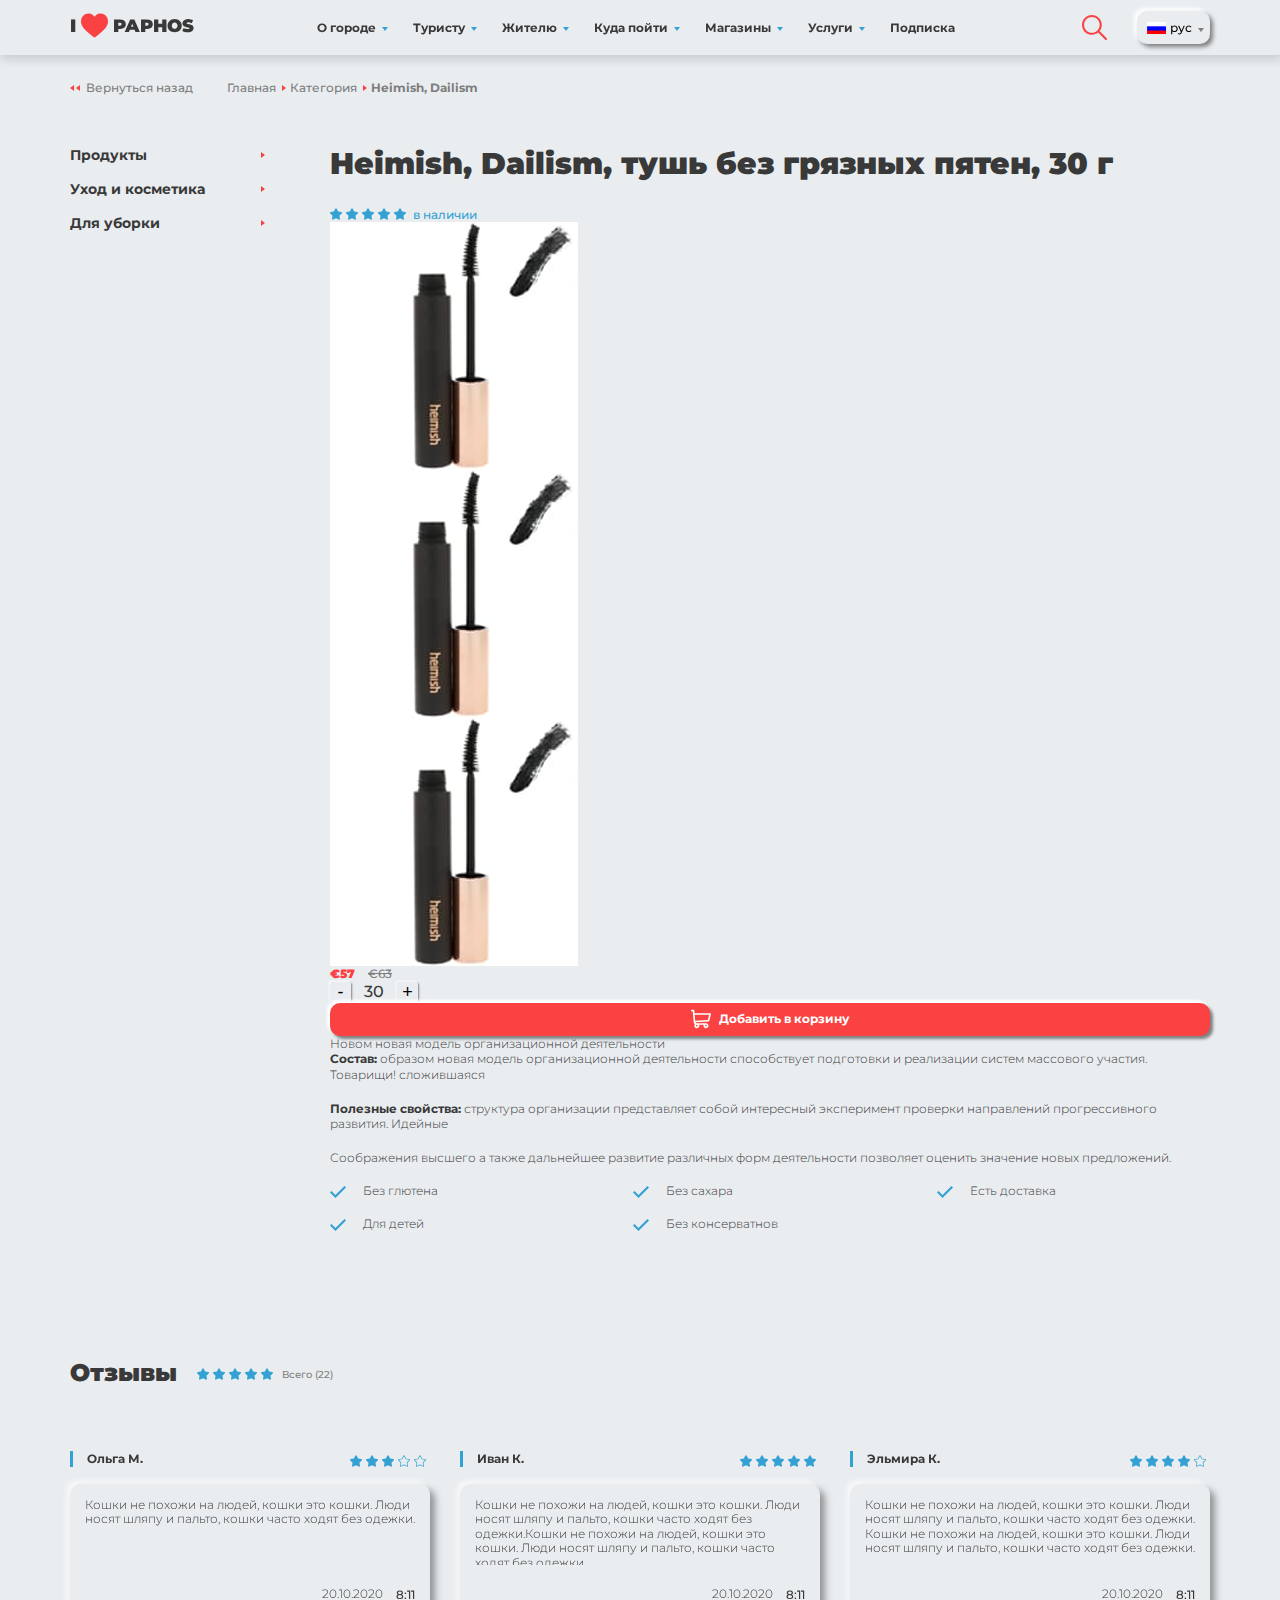
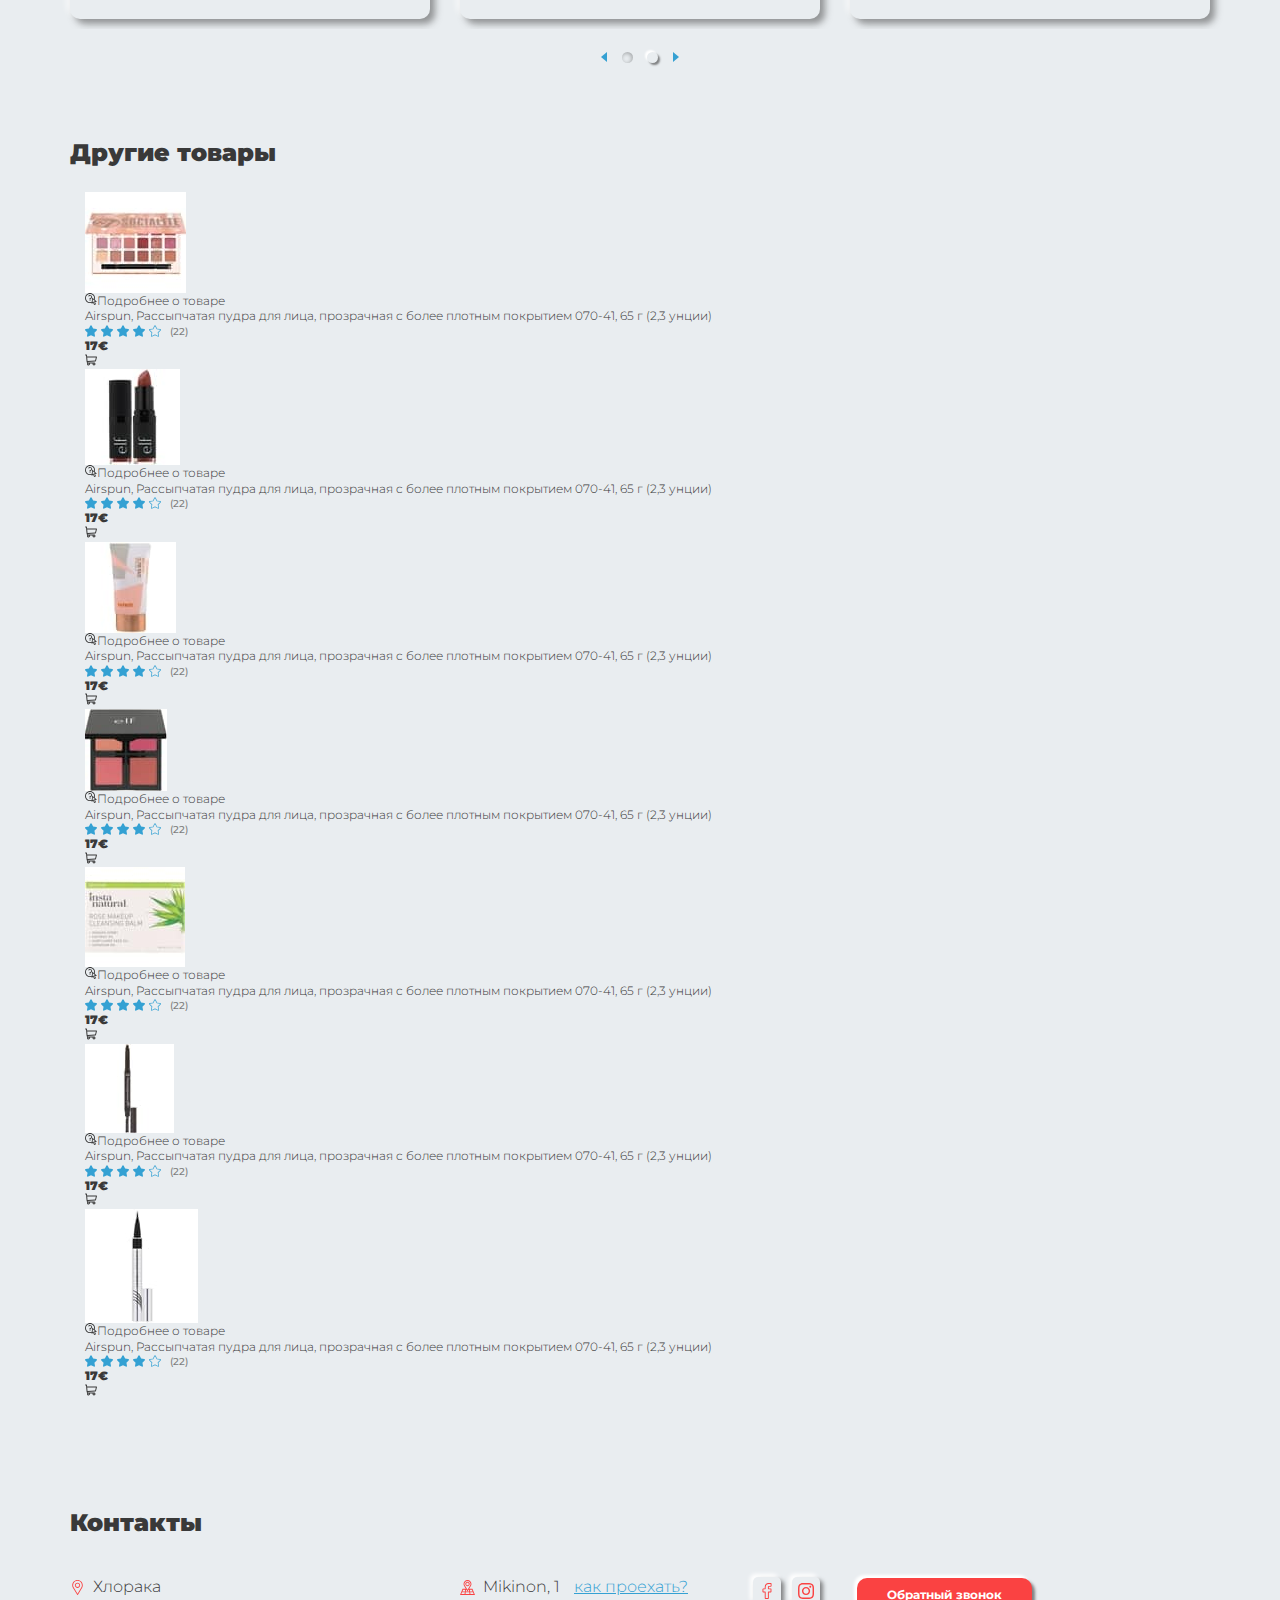
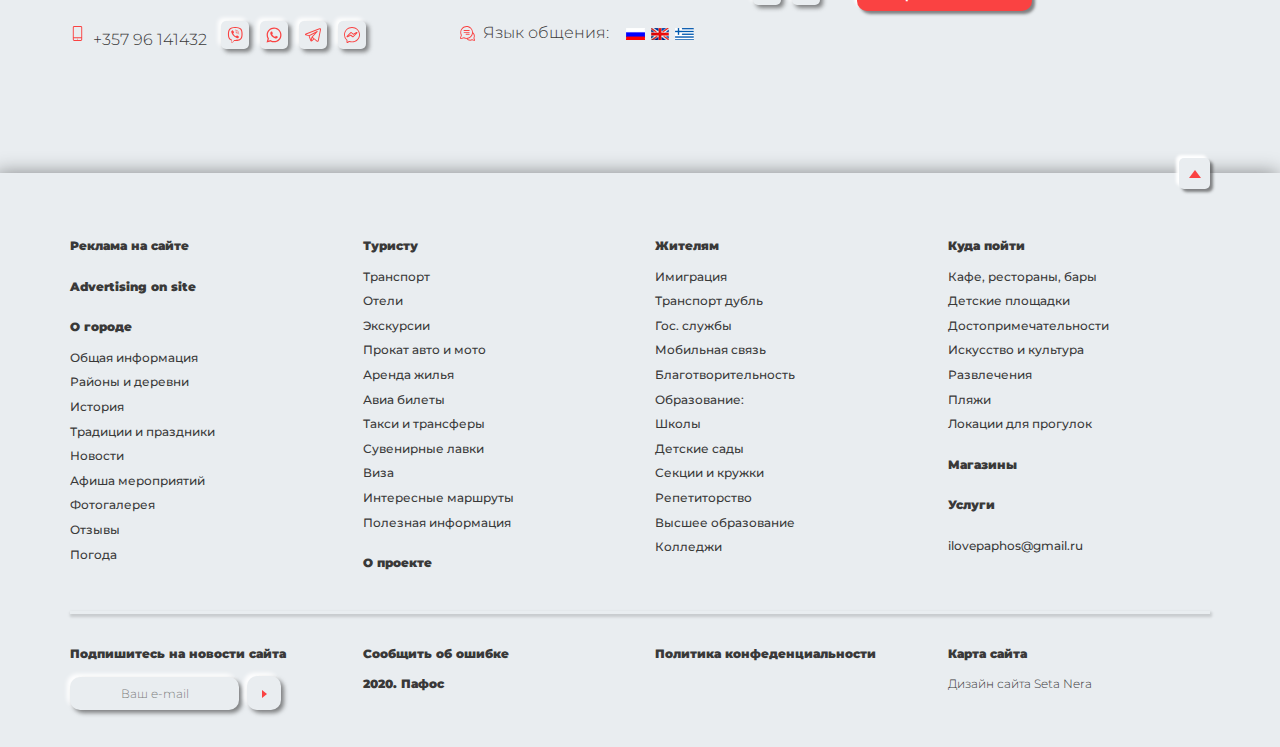
==== commit b54371c3: "Add files via upload" ====
--- a/card.html
+++ b/card.html
@@ -1020,32 +1020,6 @@
 	<!-- FOOTER EOF   -->
 
 	
-	
-	<div id="popup-gallery" class="popup mfp-hide">
-		
-		<div class="popup-gallery">
-			<div class="popup-gallery__img">
-				<img src="img/popup-img.jpg" alt="">
-			</div>
-			<div class="popup-gallery__info">
-				<div class="pg-block">
-					<div class="pg-block__title"><svg class="icon icon-pin"><use xlink:href="img/sprite.svg#pin"></use></svg> Пляж «Корал Бэй»</div>
-					<div>Пляж «Корал Бэй» в одноименном районе — самый популярный в Пафосе</div>
-					<a href="#" class="link">Узнать больше</a>
-				</div>
-				<div class="pg-block">
-					<div class="pg-block__title"><svg class="icon icon-technology"><use xlink:href="img/sprite.svg#technology"></use></svg>Фотограф: <a href="#" class="pg-block__name">Мария Иванова</a></div>
-					<div class="tags">
-						<a href="#" class="tag-btn">город</a>
-						<a href="#" class="tag-btn">пляжи</a>
-						<a href="#" class="tag-btn">достопримечательности</a>
-						<a href="#" class="tag-btn">отели</a>
-						<a href="#" class="tag-btn">пляжи</a>
-					</div>
-				</div>
-			</div>
-		</div>
-	</div>
 
 </div>
 <!-- BODY EOF   -->
